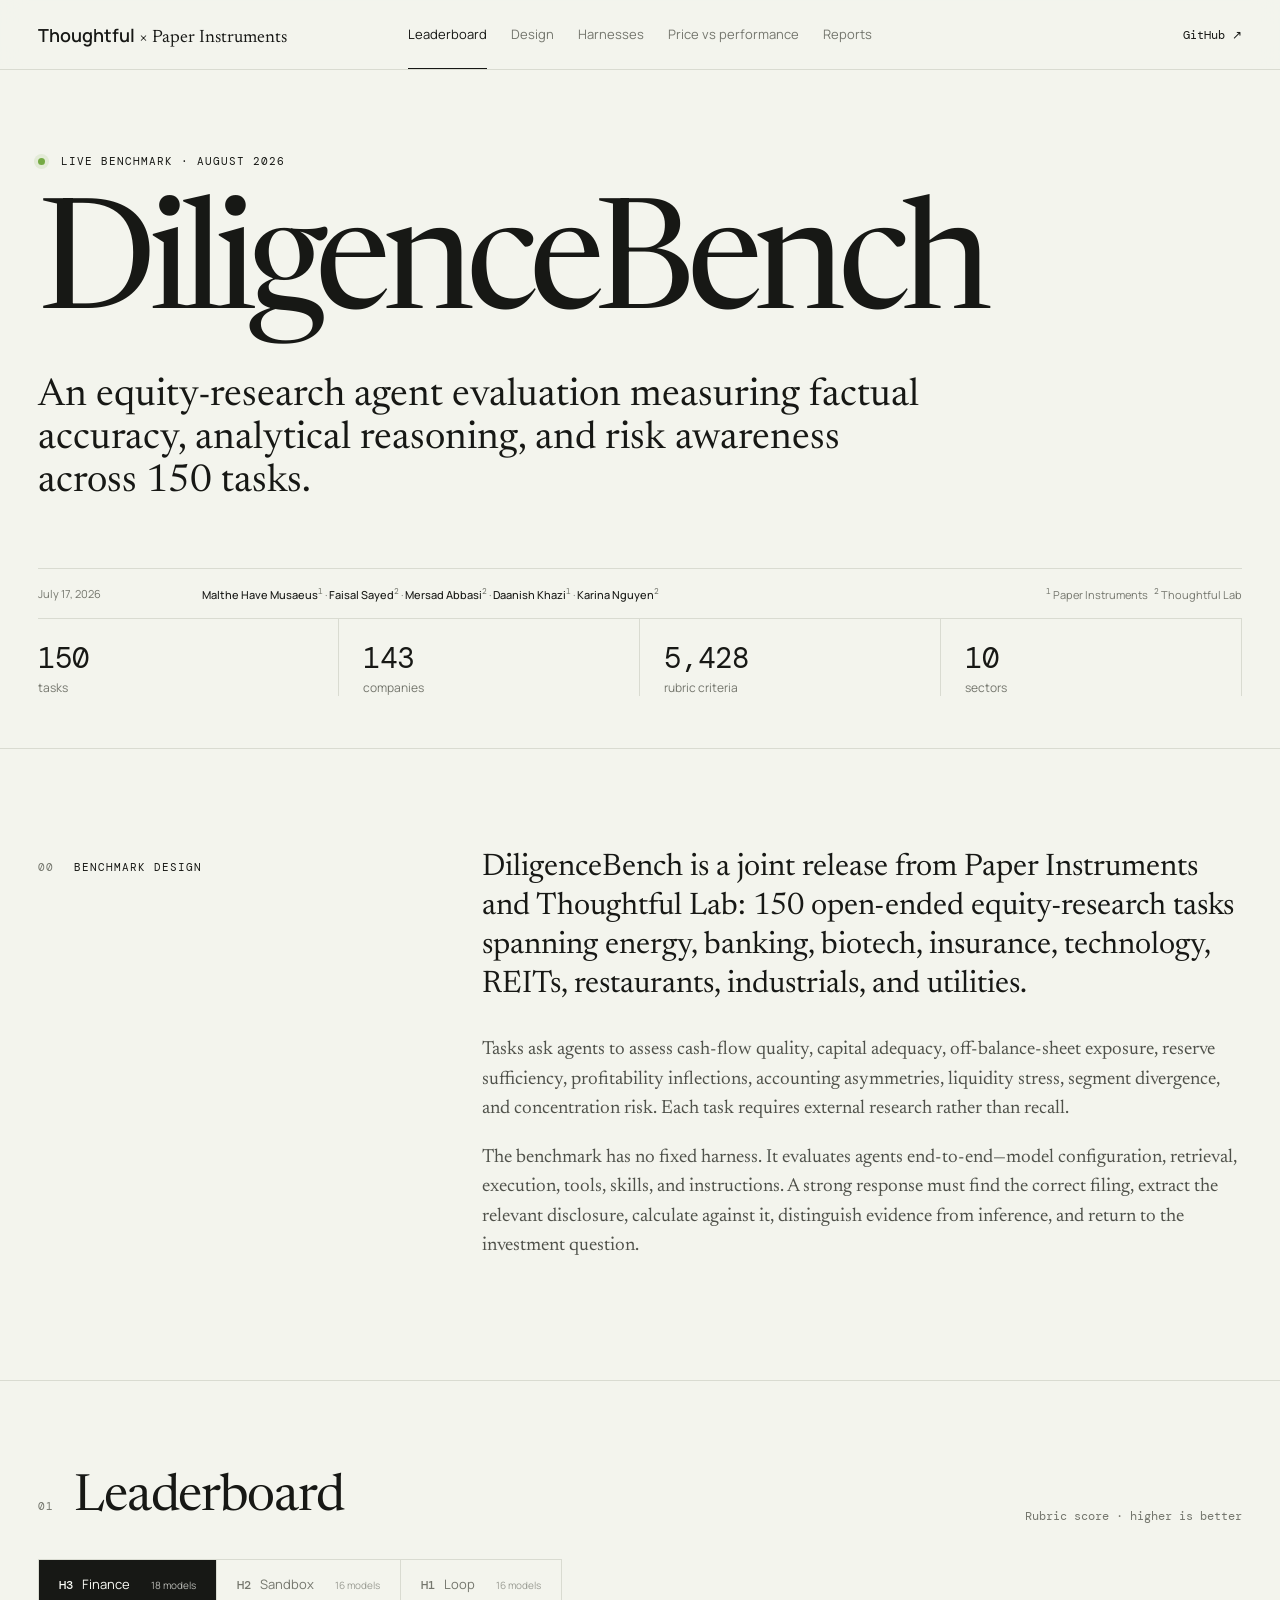
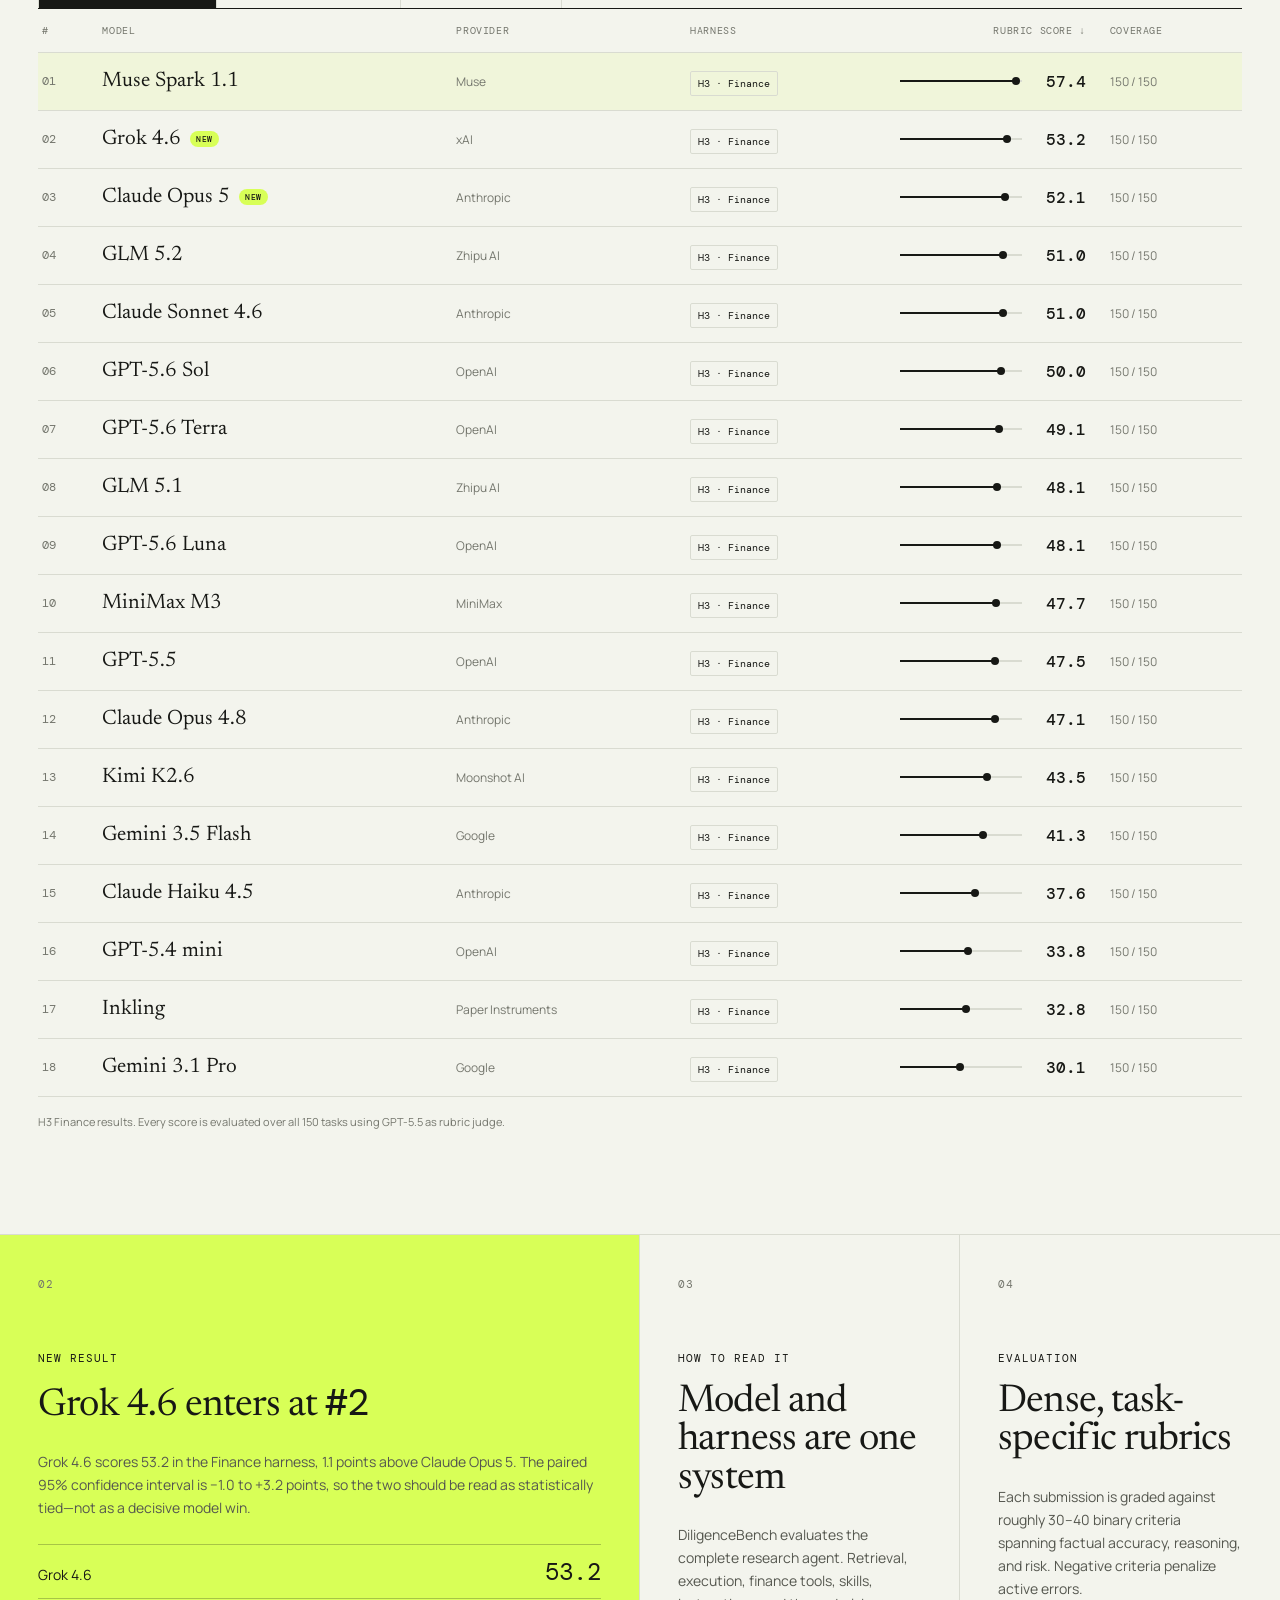
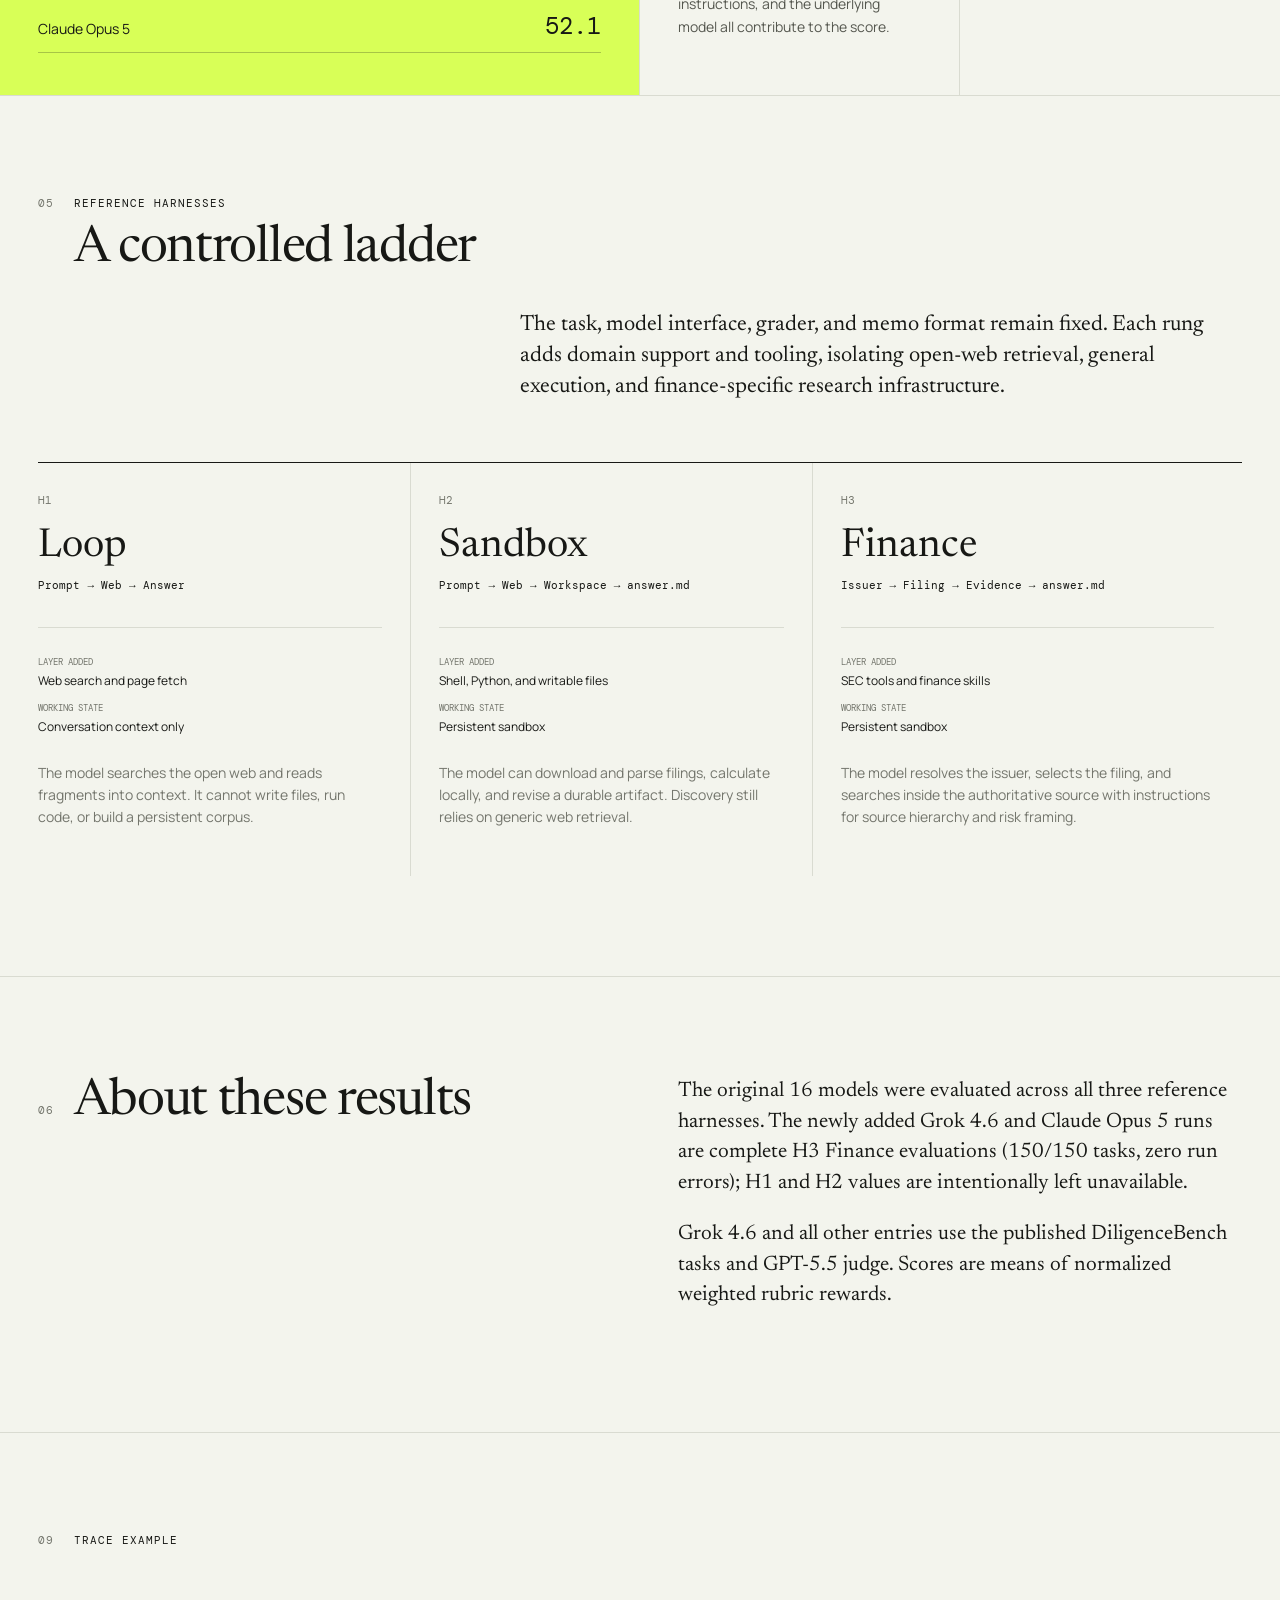
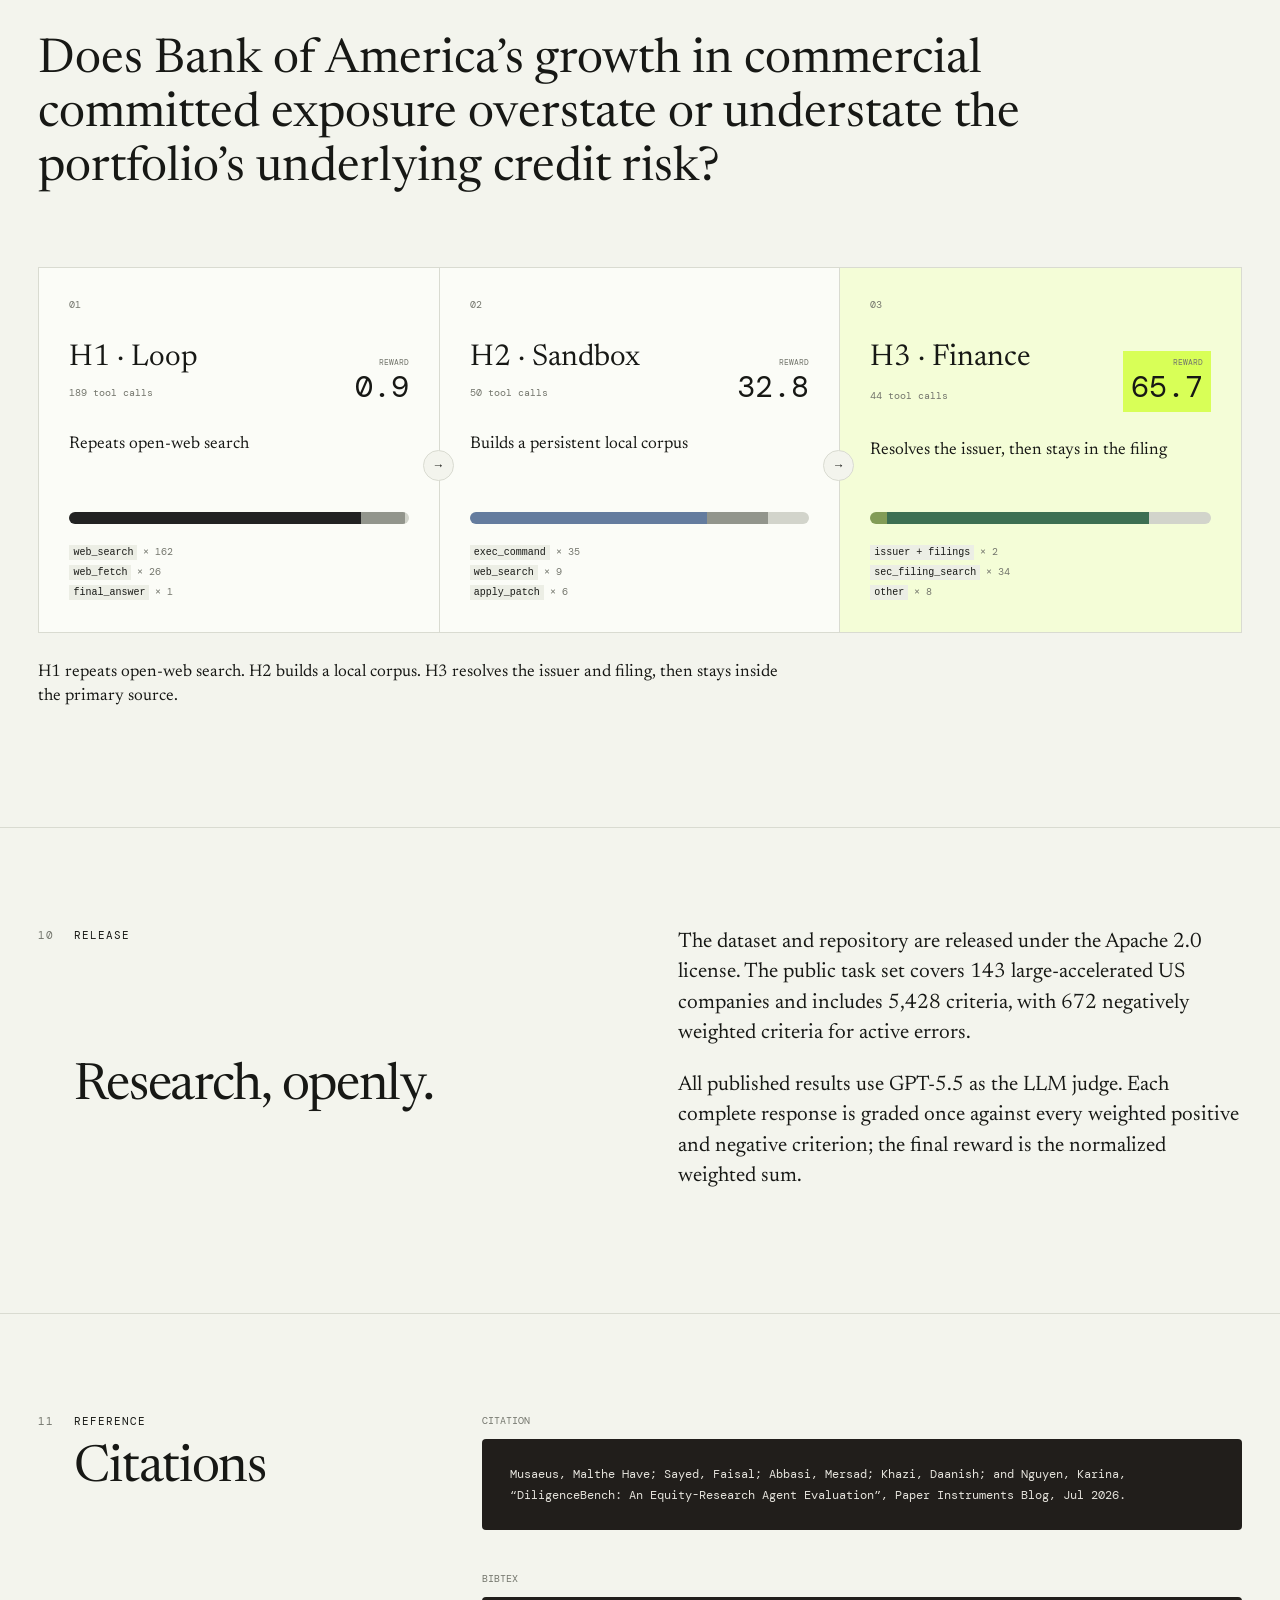
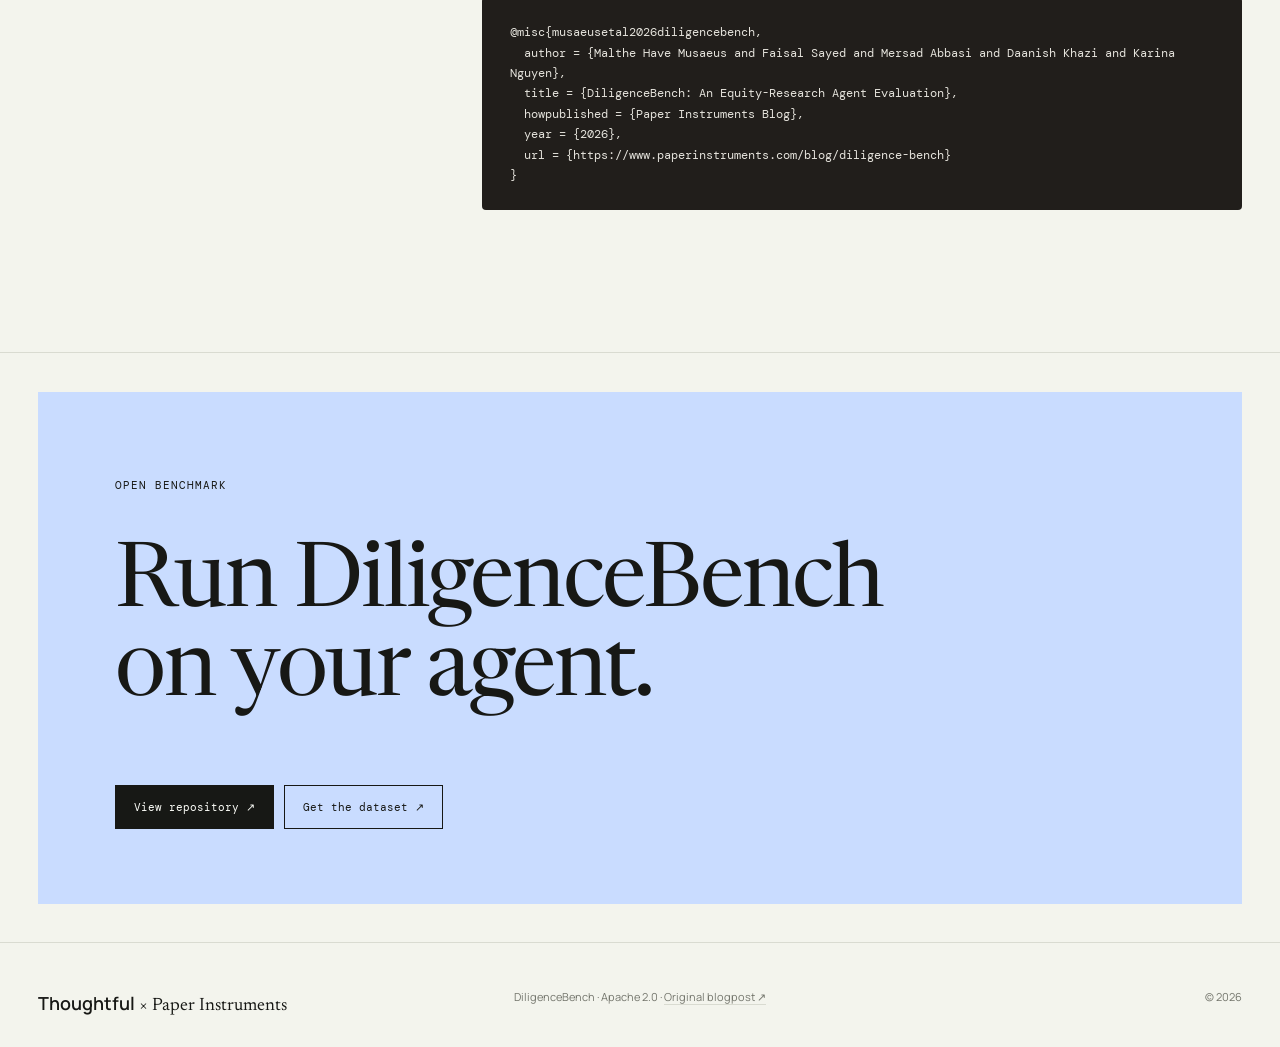
==== index.html @ e559e03d "Launch DiligenceBench leaderboard" ====
<!doctype html>
<html lang="en">
  <head>
    <meta charset="UTF-8" />
    <meta name="viewport" content="width=device-width, initial-scale=1.0" />
    <meta name="description" content="DiligenceBench leaderboard for model-in-harness equity research agents." />
    <title>DiligenceBench — Leaderboard</title>
    <link rel="preconnect" href="https://fonts.googleapis.com" />
    <link rel="preconnect" href="https://fonts.gstatic.com" crossorigin />
    <link href="https://fonts.googleapis.com/css2?family=DM+Mono:wght@300;400;500&family=Manrope:wght@400;500;600&family=Newsreader:opsz,wght@6..72,400;6..72,500&display=swap" rel="stylesheet" />
    <link rel="stylesheet" href="styles.css" />
  </head>
  <body class="home-page">
    <header class="site-header">
      <a class="brand" href="#"><span>Thoughtful</span> × <span>Paper Instruments</span></a>
      <nav aria-label="Primary navigation">
        <a class="active" href="#leaderboard">Leaderboard</a>
        <a href="#design">Design</a>
        <a href="#methodology">Harnesses</a>
        <a href="price-performance.html">Price vs performance</a>
        <a href="reports.html">Reports</a>
      </nav>
      <a class="github-link" href="https://github.com/paper-instruments/diligence-bench">GitHub <span>↗</span></a>
    </header>

    <main>
      <section class="hero" id="leaderboard">
        <div class="eyebrow"><span class="status-dot"></span> Live benchmark · August 2026</div>
        <h1>DiligenceBench</h1>
        <p class="lede">An equity-research agent evaluation measuring factual accuracy, analytical reasoning, and risk awareness across 150 tasks.</p>
        <div class="byline">
          <p>July 17, 2026</p>
          <p><b>Malthe Have Musaeus</b><sup>1</sup> · <b>Faisal Sayed</b><sup>2</sup> · <b>Mersad Abbasi</b><sup>2</sup> · <b>Daanish Khazi</b><sup>1</sup> · <b>Karina Nguyen</b><sup>2</sup></p>
          <p><sup>1</sup> Paper Instruments&nbsp;&nbsp; <sup>2</sup> Thoughtful Lab</p>
        </div>
        <div class="stats" aria-label="Benchmark summary">
          <div><strong>150</strong><span>tasks</span></div>
          <div><strong>143</strong><span>companies</span></div>
          <div><strong>5,428</strong><span>rubric criteria</span></div>
          <div><strong>10</strong><span>sectors</span></div>
        </div>
      </section>

      <section class="article-intro" id="design">
        <div><span class="section-index">00</span><p class="kicker">Benchmark design</p></div>
        <div class="article-copy">
          <p class="drop">DiligenceBench is a joint release from Paper Instruments and Thoughtful Lab: 150 open-ended equity-research tasks spanning energy, banking, biotech, insurance, technology, REITs, restaurants, industrials, and utilities.</p>
          <p>Tasks ask agents to assess cash-flow quality, capital adequacy, off-balance-sheet exposure, reserve sufficiency, profitability inflections, accounting asymmetries, liquidity stress, segment divergence, and concentration risk. Each task requires external research rather than recall.</p>
          <p>The benchmark has no fixed harness. It evaluates agents end-to-end—model configuration, retrieval, execution, tools, skills, and instructions. A strong response must find the correct filing, extract the relevant disclosure, calculate against it, distinguish evidence from inference, and return to the investment question.</p>
        </div>
      </section>

      <section class="board" aria-labelledby="board-title">
        <div class="board-heading">
          <div>
            <span class="section-index">01</span>
            <h2 id="board-title">Leaderboard</h2>
          </div>
          <p>Rubric score · higher is better</p>
        </div>

        <div class="harness-tabs" role="tablist" aria-label="Harness">
          <button class="tab active" data-harness="h3" role="tab" aria-selected="true"><b>H3</b> Finance <span>18 models</span></button>
          <button class="tab" data-harness="h2" role="tab" aria-selected="false"><b>H2</b> Sandbox <span>16 models</span></button>
          <button class="tab" data-harness="h1" role="tab" aria-selected="false"><b>H1</b> Loop <span>16 models</span></button>
        </div>

        <div class="table-wrap">
          <table>
            <thead>
              <tr><th class="rank">#</th><th>Model</th><th>Provider</th><th>Harness</th><th class="score">Rubric score ↓</th><th>Coverage</th></tr>
            </thead>
            <tbody id="leaderboard-body"></tbody>
          </table>
        </div>
        <p class="table-note" id="table-note">H3 Finance results. Every score is evaluated over all 150 tasks using GPT-5.5 as rubric judge.</p>
      </section>

      <section class="insight-grid" id="methodology">
        <a class="insight-card featured" href="reports.html#grok-opus" aria-label="Read the Grok 4.6 versus Claude Opus 5 report">
          <span class="section-index">02</span>
          <p class="kicker">New result</p>
          <h2>Grok 4.6 enters at <em>#2</em></h2>
          <p>Grok 4.6 scores 53.2 in the Finance harness, 1.1 points above Claude Opus 5. The paired 95% confidence interval is −1.0 to +3.2 points, so the two should be read as statistically tied—not as a decisive model win.</p>
          <div class="comparison">
            <div><span>Grok 4.6</span><strong>53.2</strong></div>
            <div><span>Claude Opus 5</span><strong>52.1</strong></div>
          </div>
        </a>
        <article class="insight-card">
          <span class="section-index">03</span>
          <p class="kicker">How to read it</p>
          <h2>Model and harness are one system</h2>
          <p>DiligenceBench evaluates the complete research agent. Retrieval, execution, finance tools, skills, instructions, and the underlying model all contribute to the score.</p>
        </article>
        <article class="insight-card">
          <span class="section-index">04</span>
          <p class="kicker">Evaluation</p>
          <h2>Dense, task-specific rubrics</h2>
          <p>Each submission is graded against roughly 30–40 binary criteria spanning factual accuracy, reasoning, and risk. Negative criteria penalize active errors.</p>
        </article>
      </section>

      <section class="harness-section">
        <div class="section-title"><span class="section-index">05</span><div><p class="kicker">Reference harnesses</p><h2>A controlled ladder</h2></div></div>
        <p class="section-deck">The task, model interface, grader, and memo format remain fixed. Each rung adds domain support and tooling, isolating open-web retrieval, general execution, and finance-specific research infrastructure.</p>
        <div class="harness-cards">
          <article><div class="harness-number">H1</div><h3>Loop</h3><p class="flow">Prompt → Web → Answer</p><dl><dt>Layer added</dt><dd>Web search and page fetch</dd><dt>Working state</dt><dd>Conversation context only</dd></dl><p>The model searches the open web and reads fragments into context. It cannot write files, run code, or build a persistent corpus.</p></article>
          <article><div class="harness-number">H2</div><h3>Sandbox</h3><p class="flow">Prompt → Web → Workspace → answer.md</p><dl><dt>Layer added</dt><dd>Shell, Python, and writable files</dd><dt>Working state</dt><dd>Persistent sandbox</dd></dl><p>The model can download and parse filings, calculate locally, and revise a durable artifact. Discovery still relies on generic web retrieval.</p></article>
          <article><div class="harness-number">H3</div><h3>Finance</h3><p class="flow">Issuer → Filing → Evidence → answer.md</p><dl><dt>Layer added</dt><dd>SEC tools and finance skills</dd><dt>Working state</dt><dd>Persistent sandbox</dd></dl><p>The model resolves the issuer, selects the filing, and searches inside the authoritative source with instructions for source hierarchy and risk framing.</p></article>
        </div>
      </section>

      <section class="method-note">
        <div><span class="section-index">06</span><h2>About these results</h2></div>
        <div class="prose">
          <p>The original 16 models were evaluated across all three reference harnesses. The newly added Grok 4.6 and Claude Opus 5 runs are complete H3 Finance evaluations (150/150 tasks, zero run errors); H1 and H2 values are intentionally left unavailable.</p>
          <p>Grok 4.6 and all other entries use the published DiligenceBench tasks and GPT-5.5 judge. Scores are means of normalized weighted rubric rewards.</p>
        </div>
      </section>

      <section class="report-section" id="reports">
        <header class="report-head"><div><span class="section-index">07</span><p class="kicker">Research note · 4 min read</p></div><h2>Why Grok edged ahead</h2><p class="report-standfirst">The score difference is small. The behavioral difference is not.</p></header>
        <div class="report-body">
          <aside><p>Grok 4.6 vs Claude Opus 5</p><strong>+1.1</strong><span>rubric points</span><small>95% CI: −1.0 to +3.2</small></aside>
          <article>
            <p>Grok was much more search-intensive: about <strong>41 tool calls per task</strong> versus Opus’s 22. It made 3,293 SEC filing-search calls against 486 for Opus and uniquely satisfied 529 rubric criteria, compared with 470 uniquely satisfied by Opus.</p>
            <h3>Section scores</h3>
            <div class="mini-table" role="table" aria-label="Grok and Opus rubric section scores">
              <div class="mini-row mini-head"><span>Section</span><span>Grok 4.6</span><span>Opus 5</span></div>
              <div class="mini-row"><span>Factual accuracy</span><strong>55.0</strong><span>54.2</span></div>
              <div class="mini-row"><span>Analytical reasoning</span><strong>53.2</strong><span>51.3</span></div>
              <div class="mini-row"><span>Risk awareness</span><strong>50.8</strong><span>49.3</span></div>
            </div>
            <h3>Behavioral differences</h3>
            <div class="behavior-grid"><div><b>Grok 4.6</b><p>Broader SEC search, more evidence gathering, more tool failures, and shorter final answers. Source failures appeared on 24 tasks.</p></div><div><b>Claude Opus 5</b><p>More shell-based document processing, longer answers, and fewer failed fetches. Source failures appeared on only four tasks.</p></div></div>
            <p>Opus wrote longer answers—13,445 versus 10,966 characters—and used more turns, but it more often omitted the rubric’s exact requested formulation. Its cleaner execution did not consistently become the precise assertions rewarded by the judge.</p>
            <blockquote><b>Conclusion.</b> Treat Grok 4.6 and Opus 5 as a statistical tie around 52–53%. Grok’s nominal advantage appears driven by aggressive search and slightly better rubric targeting; Opus was more efficient and sometimes more nuanced. Sonnet 5’s 46.2% is meaningfully below Grok, with a paired difference of +7.0 points and a confidence interval of roughly +4.5 to +9.4.</blockquote>
          </article>
        </div>
      </section>

      <section class="plot-section">
        <div class="plot-head"><div><span class="section-index">08</span><p class="kicker">Economics</p><h2>Price versus performance</h2></div><p>Estimated mean inference cost per task at published serving rates. Each path follows one open-weight model from H1 to H3.</p></div>
        <div class="plot-key"><span class="glm52">GLM 5.2</span><span class="glm51">GLM 5.1</span><span class="minimax">MiniMax M3</span><span class="kimi">Kimi K2.6</span><span class="inkling">Inkling</span></div>
        <div class="scatter-wrap"><svg id="cost-plot" role="img" aria-label="Cost per task versus rubric score by model and harness"></svg></div>
        <p class="plot-note">Token counts are reconstructed from complete traces with published tokenizers; cache reuse is inferred from the conversation prefix shared across turns. Hover points for exact values.</p>
      </section>

      <section class="trace-section">
        <div class="trace-head"><span class="section-index">09</span><div><p class="kicker">Trace example</p></div></div>
        <p class="trace-question">Does Bank of America’s growth in commercial committed exposure overstate or understate the portfolio’s underlying credit risk?</p>
        <div class="trace-list">
          <article><div class="trace-step">01</div><header><span>H1 · Loop</span><b>189 tool calls</b><strong>0.9</strong></header><p class="trace-mode">Repeats open-web search</p><div class="trace-bar"><i style="width:86%"></i><i style="width:13%"></i><i style="width:1%"></i></div><p><code>web_search</code> × 162<br><code>web_fetch</code> × 26<br><code>final_answer</code> × 1</p></article>
          <article><div class="trace-step">02</div><header><span>H2 · Sandbox</span><b>50 tool calls</b><strong>32.8</strong></header><p class="trace-mode">Builds a persistent local corpus</p><div class="trace-bar h2"><i style="width:70%"></i><i style="width:18%"></i><i style="width:12%"></i></div><p><code>exec_command</code> × 35<br><code>web_search</code> × 9<br><code>apply_patch</code> × 6</p></article>
          <article class="trace-best"><div class="trace-step">03</div><header><span>H3 · Finance</span><b>44 tool calls</b><strong>65.7</strong></header><p class="trace-mode">Resolves the issuer, then stays in the filing</p><div class="trace-bar h3"><i style="width:5%"></i><i style="width:77%"></i><i style="width:18%"></i></div><p><code>issuer + filings</code> × 2<br><code>sec_filing_search</code> × 34<br><code>other</code> × 8</p></article>
        </div>
        <p class="trace-caption">H1 repeats open-web search. H2 builds a local corpus. H3 resolves the issuer and filing, then stays inside the primary source.</p>
      </section>

      <section class="release-section">
        <div><span class="section-index">10</span><p class="kicker">Release</p><h2>Research, openly.</h2></div>
        <div class="prose"><p>The dataset and repository are released under the Apache 2.0 license. The public task set covers 143 large-accelerated US companies and includes 5,428 criteria, with 672 negatively weighted criteria for active errors.</p><p>All published results use GPT-5.5 as the LLM judge. Each complete response is graded once against every weighted positive and negative criterion; the final reward is the normalized weighted sum.</p></div>
      </section>

      <section class="citation-section">
        <div class="citation-title"><span class="section-index">11</span><div><p class="kicker">Reference</p><h2>Citations</h2></div></div>
        <div class="citation-content"><label>Citation</label><pre><code>Musaeus, Malthe Have; Sayed, Faisal; Abbasi, Mersad; Khazi, Daanish; and Nguyen, Karina, “DiligenceBench: An Equity-Research Agent Evaluation”, Paper Instruments Blog, Jul 2026.</code></pre><label>BibTeX</label><pre><code>@misc{musaeusetal2026diligencebench,
  author = {Malthe Have Musaeus and Faisal Sayed and Mersad Abbasi and Daanish Khazi and Karina Nguyen},
  title = {DiligenceBench: An Equity-Research Agent Evaluation},
  howpublished = {Paper Instruments Blog},
  year = {2026},
  url = {https://www.paperinstruments.com/blog/diligence-bench}
}</code></pre></div>
      </section>

      <section class="cta">
        <p class="kicker">Open benchmark</p>
        <h2>Run DiligenceBench<br />on your agent.</h2>
        <div><a class="button primary" href="https://github.com/paper-instruments/diligence-bench">View repository ↗</a><a class="button" href="https://huggingface.co/datasets/paperinstruments/diligence-bench">Get the dataset ↗</a></div>
      </section>
    </main>

    <footer><a class="brand" href="#"><span>Thoughtful</span> × <span>Paper Instruments</span></a><p>DiligenceBench · Apache 2.0 · <a class="quiet-link" href="https://www.paperinstruments.com/blog/diligence-bench">Original blogpost ↗</a></p><p>© 2026</p></footer>
    <script src="app.js"></script>
  </body>
</html>
---- styles.css ----
:root { --ink:#171815; --muted:#74766d; --line:#d9dbd1; --paper:#f3f4ed; --white:#fbfcf7; --acid:#d8ff57; --blue:#c9dcff; }
* { box-sizing:border-box; }
html { scroll-behavior:smooth; }
body { margin:0; background:var(--paper); color:var(--ink); font-family:Manrope, sans-serif; font-size:14px; }
.home-page .report-section,.home-page .plot-section{display:none}.sub-hero{padding:110px 3vw 70px;border-bottom:1px solid var(--line)}.sub-hero h1{margin:55px 0 40px}.sub-hero>p:last-child{font:28px Newsreader,serif;max-width:700px}.visible-report,.visible-plot{display:block}.unknown-cost{margin-top:24px;border-top:1px solid var(--ink)}.unknown-cost>.kicker{margin:18px 0}.unknown-cost>div{display:grid;grid-template-columns:1fr 90px 2fr 100px;align-items:center;border-top:1px solid var(--line);padding:13px 0}.unknown-cost span{font:20px Newsreader,serif}.unknown-cost strong{font:16px "DM Mono",monospace}.unknown-cost i{height:1px;background:repeating-linear-gradient(90deg,var(--muted) 0 4px,transparent 4px 8px)}.unknown-cost small{color:var(--muted);text-align:right}
a { color:inherit; text-decoration:none; }
.site-header { height:70px; padding:0 3vw; display:grid; grid-template-columns:1fr auto 1fr; align-items:center; border-bottom:1px solid var(--line); position:sticky; top:0; background:rgba(243,244,237,.93); backdrop-filter:blur(12px); z-index:10; }
.brand { font-family:Newsreader,serif; font-size:18px; white-space:nowrap; }.brand span:first-child{font-family:Manrope,sans-serif;font-size:18px;font-weight:600}
nav { display:flex; height:100%; gap:24px; align-items:center; }
nav a { color:var(--muted); font-size:13px; height:100%; display:flex; align-items:center; border-bottom:1px solid transparent; }
nav a.active, nav a:hover { color:var(--ink); border-color:var(--ink); }
.github-link { justify-self:end; font-family:"DM Mono",monospace; font-size:12px; }
main { max-width:1480px; margin:auto; }
.hero { min-height:520px; padding:84px 3vw 52px; display:flex; flex-direction:column; justify-content:flex-end; border-bottom:1px solid var(--line); }
.eyebrow,.kicker,.section-index { font-family:"DM Mono",monospace; text-transform:uppercase; letter-spacing:.09em; font-size:11px; }
.status-dot { display:inline-block; width:7px; height:7px; background:#75aa44; border-radius:50%; margin-right:8px; box-shadow:0 0 0 4px rgba(117,170,68,.13); }
h1 { font-family:Newsreader,serif; font-weight:400; font-size:clamp(74px,12vw,176px); letter-spacing:-.055em; line-height:.78; margin:45px 0 42px; }
.lede { font-family:Newsreader,serif; font-size:clamp(23px,3vw,39px); line-height:1.12; max-width:900px; margin:0 0 64px; }
.byline { display:grid; grid-template-columns:140px 1fr auto; gap:24px; align-items:baseline; padding:17px 0; border-top:1px solid var(--line); color:var(--muted); font-size:11px; }.byline p{margin:0}.byline b{color:var(--ink);font-weight:500}.byline sup{font:8px "DM Mono",monospace}
.stats { display:grid; grid-template-columns:repeat(4,1fr); border-top:1px solid var(--line); }
.stats div { padding:20px 0 0; border-right:1px solid var(--line); }
.stats div:not(:first-child) { padding-left:24px; }
.stats strong { display:block; font:400 29px "DM Mono",monospace; }
.stats span { color:var(--muted); font-size:12px; }
.article-intro { padding:100px 3vw; display:grid; grid-template-columns:1fr 2fr; gap:5vw; border-bottom:1px solid var(--line); }.article-intro>div:first-child{display:flex;gap:20px;align-items:baseline}.article-copy{max-width:850px}.article-copy p{font:19px/1.55 Newsreader,serif;color:#4f514a}.article-copy .drop{font-size:31px;line-height:1.25;color:var(--ink);margin-top:0}
.board { padding:92px 3vw 105px; border-bottom:1px solid var(--line); }
.board-heading { display:flex; align-items:end; justify-content:space-between; margin-bottom:35px; }
.board-heading>div,.method-note>div:first-child { display:flex; align-items:baseline; gap:20px; }
.section-index { color:var(--muted); }
h2 { font:400 clamp(35px,4vw,55px)/1 Newsreader,serif; margin:0; letter-spacing:-.025em; }
.board-heading p { color:var(--muted); margin:0; font:12px "DM Mono",monospace; }
.harness-tabs { display:flex; border:1px solid var(--line); border-bottom:none; width:max-content; max-width:100%; }
.tab { appearance:none; background:transparent; border:0; border-right:1px solid var(--line); padding:15px 20px; color:var(--muted); font:13px Manrope,sans-serif; cursor:pointer; }
.tab:last-child { border:0; }.tab b { font:500 12px "DM Mono",monospace; margin-right:6px; }.tab span { font-size:10px; margin-left:18px; opacity:.7; }
.tab.active { background:var(--ink); color:var(--white); }
.table-wrap { overflow:auto; border-top:1px solid var(--ink); }
table { border-collapse:collapse; width:100%; min-width:770px; }
th { font:400 10px "DM Mono",monospace; color:var(--muted); text-transform:uppercase; letter-spacing:.06em; text-align:left; padding:15px 12px; border-bottom:1px solid var(--line); }
td { padding:18px 12px; border-bottom:1px solid var(--line); vertical-align:middle; }
th:first-child,td:first-child { padding-left:4px; }.rank { width:52px; }.score { text-align:right; }
td.rank-cell { color:var(--muted); font:12px "DM Mono",monospace; }
.model-name { font-family:Newsreader,serif; font-size:21px; }.provider,.coverage { color:var(--muted); font-size:12px; }
.new-pill { margin-left:9px; vertical-align:2px; background:var(--acid); padding:3px 6px; border-radius:10px; font:500 8px "DM Mono",monospace; letter-spacing:.05em; }
.harness-chip { font:10px "DM Mono",monospace; border:1px solid var(--line); padding:5px 7px; border-radius:2px; }
.score-cell { text-align:right; width:210px; }.score-layout { display:grid; grid-template-columns:1fr 50px; align-items:center; gap:14px; }
.bar-track { height:2px; background:var(--line); position:relative; }.bar { position:absolute; inset:0 auto 0 0; background:var(--ink); }.bar:after { content:""; position:absolute; right:-3px; top:-3px; width:8px; height:8px; border-radius:50%; background:var(--ink); }
.score-number { font:500 16px "DM Mono",monospace; }.top-row { background:rgba(216,255,87,.12); }
.table-note { margin:17px 0 0; color:var(--muted); font-size:11px; }
.insight-grid { display:grid; grid-template-columns:2fr 1fr 1fr; border-bottom:1px solid var(--line); }
.insight-card { min-height:460px; padding:42px 3vw; border-right:1px solid var(--line); display:flex; flex-direction:column; }
.insight-card:last-child { border:0; }.insight-card.featured { background:var(--acid); }
.insight-card .kicker { margin:60px 0 18px; }.insight-card h2 { font-size:clamp(32px,3vw,48px); }.insight-card h2 em { font-style:normal; font-family:"DM Mono",monospace; }
.insight-card>p:last-of-type { color:#55574f; line-height:1.65; margin-top:25px; max-width:620px; }
.comparison { margin-top:auto; border-top:1px solid rgba(23,24,21,.25); }
.comparison div { display:flex; justify-content:space-between; align-items:baseline; padding:11px 0; border-bottom:1px solid rgba(23,24,21,.25); }.comparison strong { font:400 24px "DM Mono",monospace; }
.harness-section{padding:100px 3vw;border-bottom:1px solid var(--line)}.section-title{display:flex;gap:20px;align-items:flex-start}.section-title .kicker{margin:0 0 14px}.section-deck{font:22px/1.4 Newsreader,serif;max-width:760px;margin:35px 0 60px 40%}.harness-cards{display:grid;grid-template-columns:repeat(3,1fr);border-top:1px solid var(--ink)}.harness-cards article{padding:30px 28px 35px 0;border-right:1px solid var(--line);margin-right:28px}.harness-cards article:last-child{border:0;margin:0}.harness-number{font:11px "DM Mono",monospace;color:var(--muted)}.harness-cards h3{font:400 40px Newsreader,serif;margin:20px 0 5px}.flow{font:11px "DM Mono",monospace;margin-bottom:35px}.harness-cards dl{border-top:1px solid var(--line);padding-top:15px}.harness-cards dt{font:9px "DM Mono",monospace;text-transform:uppercase;color:var(--muted);margin-top:13px}.harness-cards dd{margin:4px 0;font-size:12px}.harness-cards article>p:last-child{color:var(--muted);line-height:1.55;margin-top:27px}
.method-note { padding:100px 3vw; display:grid; grid-template-columns:1fr 1fr; gap:6vw; border-bottom:1px solid var(--line); }
.prose { font-family:Newsreader,serif; font-size:21px; line-height:1.45; }.prose p:first-child { margin-top:0; }.prose code { font:12px "DM Mono",monospace; background:#e6e7df; padding:3px 5px; }
.report-section{padding:105px 3vw;border-bottom:1px solid var(--line);background:var(--white)}.report-head{display:grid;grid-template-columns:1fr 2fr;column-gap:5vw;align-items:end}.report-head>div{display:flex;gap:20px}.report-head .kicker{margin:0}.report-head h2{font-size:clamp(50px,7vw,94px)}.report-standfirst{grid-column:2;font:27px Newsreader,serif;color:var(--muted);margin:22px 0 60px}.report-body{display:grid;grid-template-columns:1fr 2fr;gap:5vw}.report-body aside{border-top:1px solid var(--ink);padding-top:18px;display:flex;flex-direction:column;align-items:flex-start;height:max-content}.report-body aside p{font:11px "DM Mono",monospace}.report-body aside strong{font:400 62px Newsreader,serif;margin-top:20px}.report-body aside span,.report-body aside small{color:var(--muted);font-size:11px}.report-body aside small{margin-top:28px}.report-body article{max-width:820px}.report-body article>p{font:22px/1.5 Newsreader,serif}.report-body article h3{font:400 31px Newsreader,serif;margin:55px 0 20px}.mini-table{border-top:1px solid var(--ink)}.mini-row{display:grid;grid-template-columns:1fr 100px 100px;padding:13px 0;border-bottom:1px solid var(--line);font:13px "DM Mono",monospace}.mini-row span:not(:first-child),.mini-row strong{text-align:right}.mini-head{font-size:9px;text-transform:uppercase;color:var(--muted)}.behavior-grid{display:grid;grid-template-columns:1fr 1fr;border-top:1px solid var(--ink)}.behavior-grid div{padding:20px 25px 10px 0;border-right:1px solid var(--line)}.behavior-grid div+div{padding-left:25px;border-right:0}.behavior-grid b{font:500 12px "DM Mono",monospace}.behavior-grid p{color:var(--muted);line-height:1.55}blockquote{margin:55px 0 0;padding:30px;background:var(--acid);font:25px/1.35 Newsreader,serif}blockquote b{font-weight:500}
.plot-section{padding:100px 3vw;border-bottom:1px solid var(--line)}.plot-head{display:grid;grid-template-columns:2fr 1fr;gap:5vw}.plot-head>div{display:grid;grid-template-columns:auto 1fr;gap:20px}.plot-head h2{grid-column:2}.plot-head .kicker{margin:0 0 18px}.plot-head>p{color:var(--muted);line-height:1.6;margin-top:30px}.plot-key{display:flex;gap:24px;flex-wrap:wrap;margin:55px 0 20px;font:10px "DM Mono",monospace}.plot-key span:before{content:"";width:15px;height:2px;background:var(--c);display:inline-block;margin-right:7px;vertical-align:middle}.glm52{--c:#292a25}.glm51{--c:#d45c46}.minimax{--c:#5079ca}.kimi{--c:#5f8a61}.inkling{--c:#bf893f}.scatter-wrap{height:460px;border:1px solid var(--line);background:var(--white)}#cost-plot{width:100%;height:100%}.plot-note,.trace-caption{color:var(--muted);font-size:10px;line-height:1.5;margin-top:14px}
.trace-section{padding:100px 3vw;border-bottom:1px solid var(--line)}.trace-head{display:flex;gap:20px}.trace-head .kicker{margin:0 0 18px}.trace-question{font:clamp(28px,4vw,48px)/1.12 Newsreader,serif;max-width:1000px;margin:70px 0}.trace-list{border-top:1px solid var(--ink)}.trace-list article{padding:24px 0;border-bottom:1px solid var(--line)}.trace-list header{display:grid;grid-template-columns:1fr 120px 80px;align-items:baseline}.trace-list header span{font:21px Newsreader,serif}.trace-list header b{font:400 11px "DM Mono",monospace}.trace-list header strong{text-align:right;font:400 21px "DM Mono",monospace}.trace-list header strong:before{content:"reward ";display:block;font-size:8px;color:var(--muted)}.trace-bar{display:flex;height:8px;margin:18px 0 11px}.trace-bar i{background:#222}.trace-bar i:nth-child(2){background:#92958c}.trace-bar i:nth-child(3){background:#d2d4cb}.trace-bar.h2 i:first-child{background:#647c9e}.trace-bar.h3 i:first-child{background:#829c56}.trace-bar.h3 i:nth-child(2){background:#3d6f52}.trace-list article>p{font:10px "DM Mono",monospace;color:var(--muted);margin:0}.trace-list code{color:var(--ink)}
.cta { margin:3vw; padding:75px 6vw; background:var(--blue); min-height:410px; display:flex; flex-direction:column; align-items:flex-start; }
.release-section{padding:100px 3vw;display:grid;grid-template-columns:1fr 1fr;gap:6vw;border-bottom:1px solid var(--line)}.release-section>div:first-child{display:grid;grid-template-columns:auto 1fr;column-gap:20px}.release-section .kicker{margin:0 0 20px}.release-section h2{grid-column:2}
.cta h2 { font-size:clamp(52px,7vw,100px); margin:38px 0 65px; }.cta>div { display:flex; gap:10px; }
.button { border:1px solid var(--ink); padding:14px 18px; font:11px "DM Mono",monospace; }.button.primary { color:var(--white); background:var(--ink); }
footer { padding:35px 3vw; border-top:1px solid var(--line); display:grid; grid-template-columns:1fr auto 1fr; align-items:end; color:var(--muted); font-size:11px; }footer p:last-child{text-align:right}footer .brand{color:var(--ink)}
.quiet-link{border-bottom:1px solid var(--line);transition:color .15s ease}.quiet-link:hover{color:var(--ink)}
.report-head time{display:inline-block;margin-top:9px;color:var(--muted);letter-spacing:0;text-transform:none}
@media (max-width:800px) { .site-header { grid-template-columns:1fr auto; }.site-header nav{display:none}.hero{min-height:600px}.byline{grid-template-columns:1fr;gap:8px}.stats{grid-template-columns:1fr 1fr;gap:20px}.stats div:nth-child(2){border-right:0}.article-intro{grid-template-columns:1fr}.insight-grid{grid-template-columns:1fr}.insight-card{min-height:auto;border-right:0;border-bottom:1px solid var(--line)}.harness-cards{grid-template-columns:1fr}.harness-cards article{border-right:0;border-bottom:1px solid var(--line);margin:0;padding-right:0}.section-deck{margin:35px 0}.method-note,.release-section,.report-head,.report-body,.plot-head{grid-template-columns:1fr}.report-head h2,.report-standfirst{grid-column:1}.report-standfirst{margin-bottom:40px}.report-body aside{margin-bottom:30px}.behavior-grid{grid-template-columns:1fr}.behavior-grid div{border-right:0;border-bottom:1px solid var(--line)}.behavior-grid div+div{padding-left:0}.mini-row{grid-template-columns:1fr 70px 70px}.scatter-wrap{height:380px}.trace-list header{grid-template-columns:1fr 80px 60px}.harness-tabs{width:100%}.tab{flex:1;padding:13px 8px}.tab span{display:none}footer{grid-template-columns:1fr;gap:12px}footer p,footer p:last-child{text-align:left;margin:0} }
@media (prefers-reduced-motion:no-preference) { tbody tr { animation:row-in .35s both; } @keyframes row-in { from { opacity:0; transform:translateY(5px); } } }
.unknown-cost small{max-width:270px;justify-self:end}
.grok{--c:#111}.opus5{--c:#9c63a8}.insight-card.featured{transition:filter .2s ease}.insight-card.featured:hover{filter:brightness(.96)}
#cost-plot .axes text{font:10px "DM Mono",monospace;fill:var(--muted);letter-spacing:.04em}
.visible-plot .scatter-wrap{height:520px}
.harness-key{display:flex;justify-content:flex-end;gap:28px;margin:45px 0 0;padding-bottom:20px;border-bottom:1px solid var(--line);font:11px "DM Mono",monospace;color:var(--muted)}.harness-key span{display:flex;align-items:center;gap:9px}.harness-key i{display:block;width:12px;height:12px;border:2px solid var(--ink);border-radius:50%;background:var(--white)}.harness-key .h2-mark i{background:rgba(23,24,21,.38)}.harness-key .h3-mark i{background:var(--ink);box-shadow:0 0 0 3px var(--white),0 0 0 4px var(--ink)}
.scatter-wrap{position:relative}.plot-point{cursor:crosshair;transition:r .15s ease}.plot-point:hover,.plot-point:focus{r:8;outline:none}.plot-tooltip{position:absolute;z-index:4;min-width:190px;padding:13px 15px;background:var(--ink);color:var(--white);pointer-events:none;opacity:0;transform:translate(-50%,calc(-100% - 14px));transition:opacity .12s ease;font-size:11px}.plot-tooltip.visible{opacity:1}.plot-tooltip b{display:block;font:18px Newsreader,serif;margin-bottom:3px}.plot-tooltip>span{color:#b8bab2;font:9px "DM Mono",monospace}.plot-tooltip dl{margin:12px 0 0;border-top:1px solid #494a45}.plot-tooltip dl div{display:flex;justify-content:space-between;padding-top:7px}.plot-tooltip dt{color:#b8bab2}.plot-tooltip dd{margin:0;font-family:"DM Mono",monospace}
.trace-list{display:grid;grid-template-columns:repeat(3,1fr);border:1px solid var(--line);background:var(--white)}.trace-list article{position:relative;min-height:330px;padding:30px;border-right:1px solid var(--line);border-bottom:0;display:flex;flex-direction:column}.trace-list article:last-child{border-right:0}.trace-list article:after{content:"→";position:absolute;right:-15px;top:50%;z-index:2;width:29px;height:29px;border:1px solid var(--line);border-radius:50%;display:grid;place-items:center;background:var(--paper);font:12px "DM Mono",monospace}.trace-list article:last-child:after{display:none}.trace-list .trace-best{background:rgba(216,255,87,.2)}.trace-step{font:10px "DM Mono",monospace;color:var(--muted);margin-bottom:32px}.trace-list header{display:grid;grid-template-columns:1fr auto;gap:7px}.trace-list header span{font:30px Newsreader,serif}.trace-list header b{grid-column:1;font:400 10px "DM Mono",monospace;color:var(--muted)}.trace-list header strong{grid-column:2;grid-row:1/3;font:400 30px "DM Mono",monospace}.trace-list header strong:before{content:"reward";display:block;font-size:8px;color:var(--muted);text-transform:uppercase}.trace-mode{font:17px/1.3 Newsreader,serif!important;color:var(--ink)!important;margin:28px 0!important;min-height:44px}.trace-bar{height:12px;margin:auto 0 18px;border-radius:8px;overflow:hidden}.trace-list article>p:last-child{font:10px/1.9 "DM Mono",monospace}.trace-list code{background:#eceee5;padding:2px 4px}.trace-best header strong{background:var(--acid);padding:6px 8px}.trace-caption{font:17px/1.45 Newsreader,serif!important;color:var(--ink)!important;max-width:760px;margin-top:28px!important}.citation-section{padding:100px 3vw;display:grid;grid-template-columns:1fr 2fr;gap:5vw;border-bottom:1px solid var(--line)}.citation-title{display:flex;gap:20px}.citation-title .kicker{margin:0 0 16px}.citation-content label{display:block;font:10px "DM Mono",monospace;text-transform:uppercase;color:var(--muted);margin:0 0 12px}.citation-content pre{margin:0 0 42px;padding:25px 28px;background:#211e1b;color:#e5e3dc;border-radius:4px;overflow:auto;white-space:pre-wrap}.citation-content pre code{font:12px/1.7 "DM Mono",monospace}
@media(max-width:800px){.trace-list{grid-template-columns:1fr}.trace-list article{border-right:0;border-bottom:1px solid var(--line)}.trace-list article:after{display:none}.citation-section{grid-template-columns:1fr}.citation-content pre{white-space:pre;}}
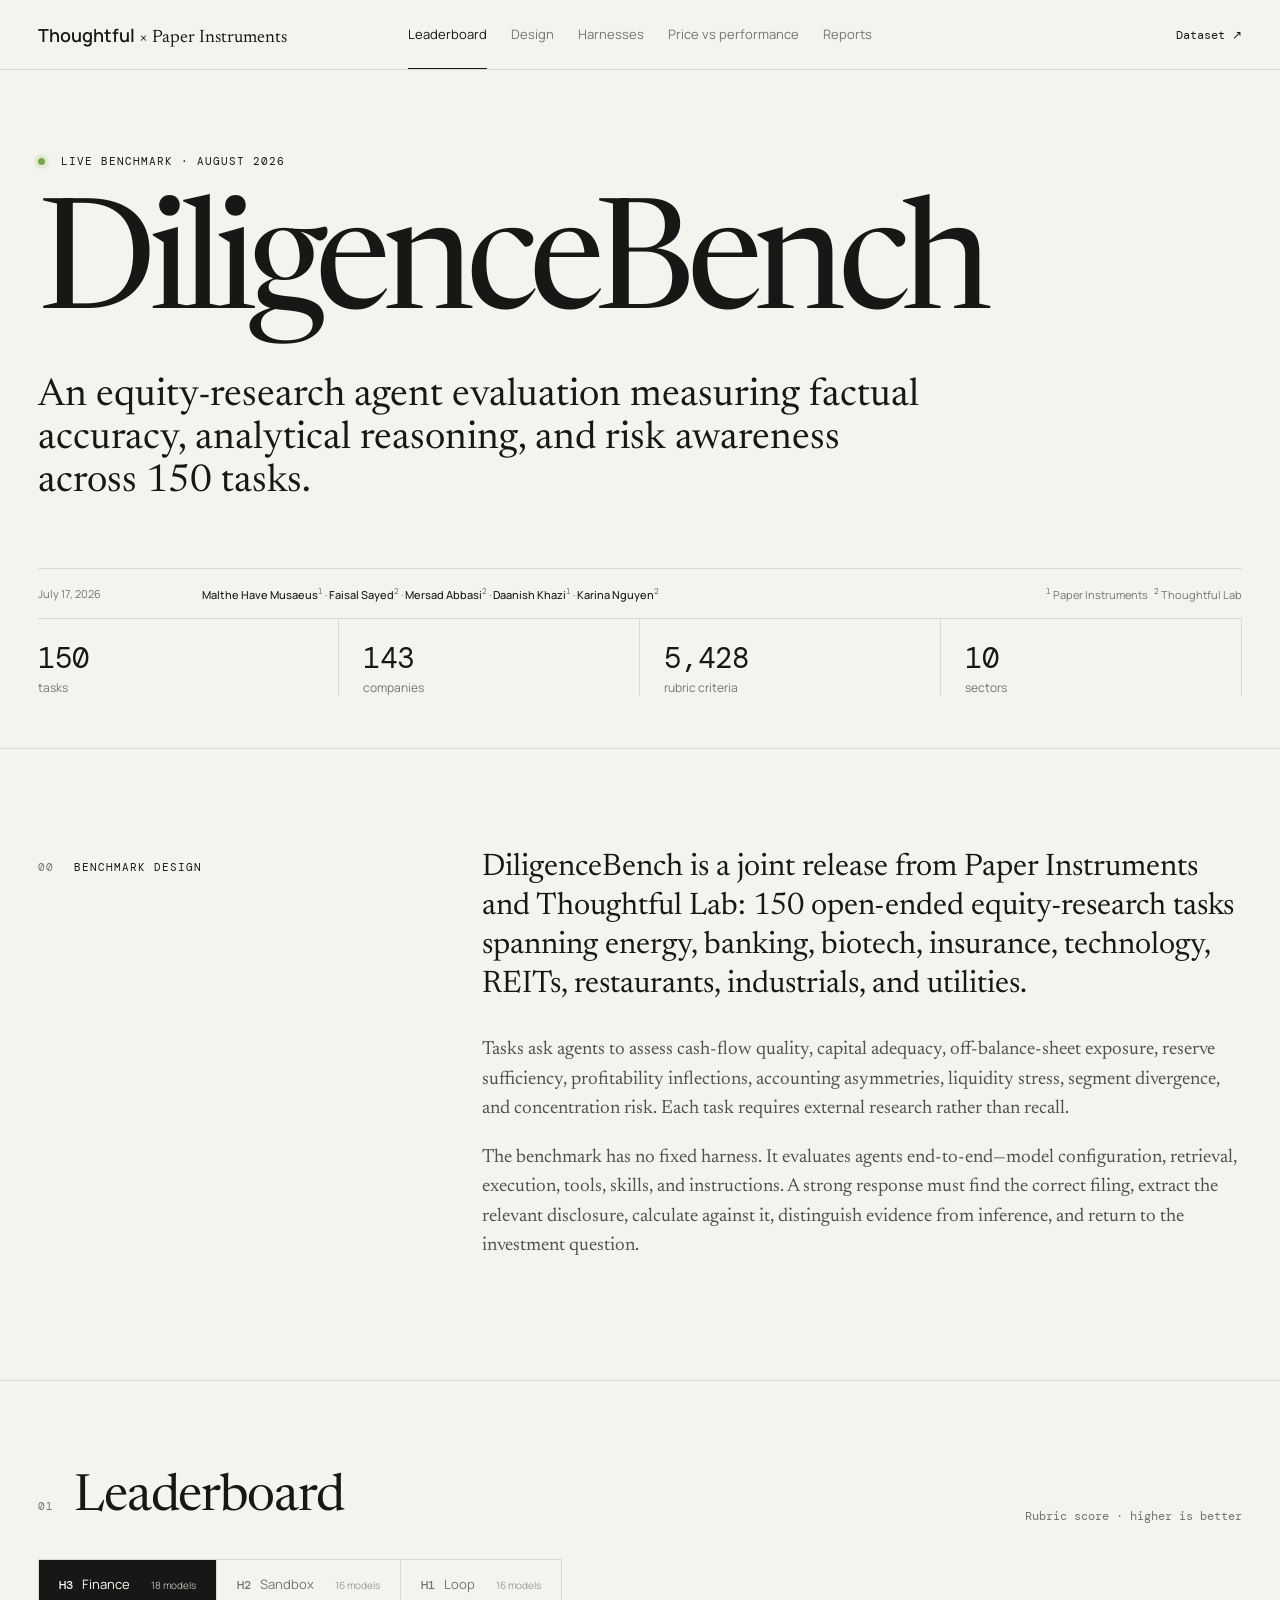
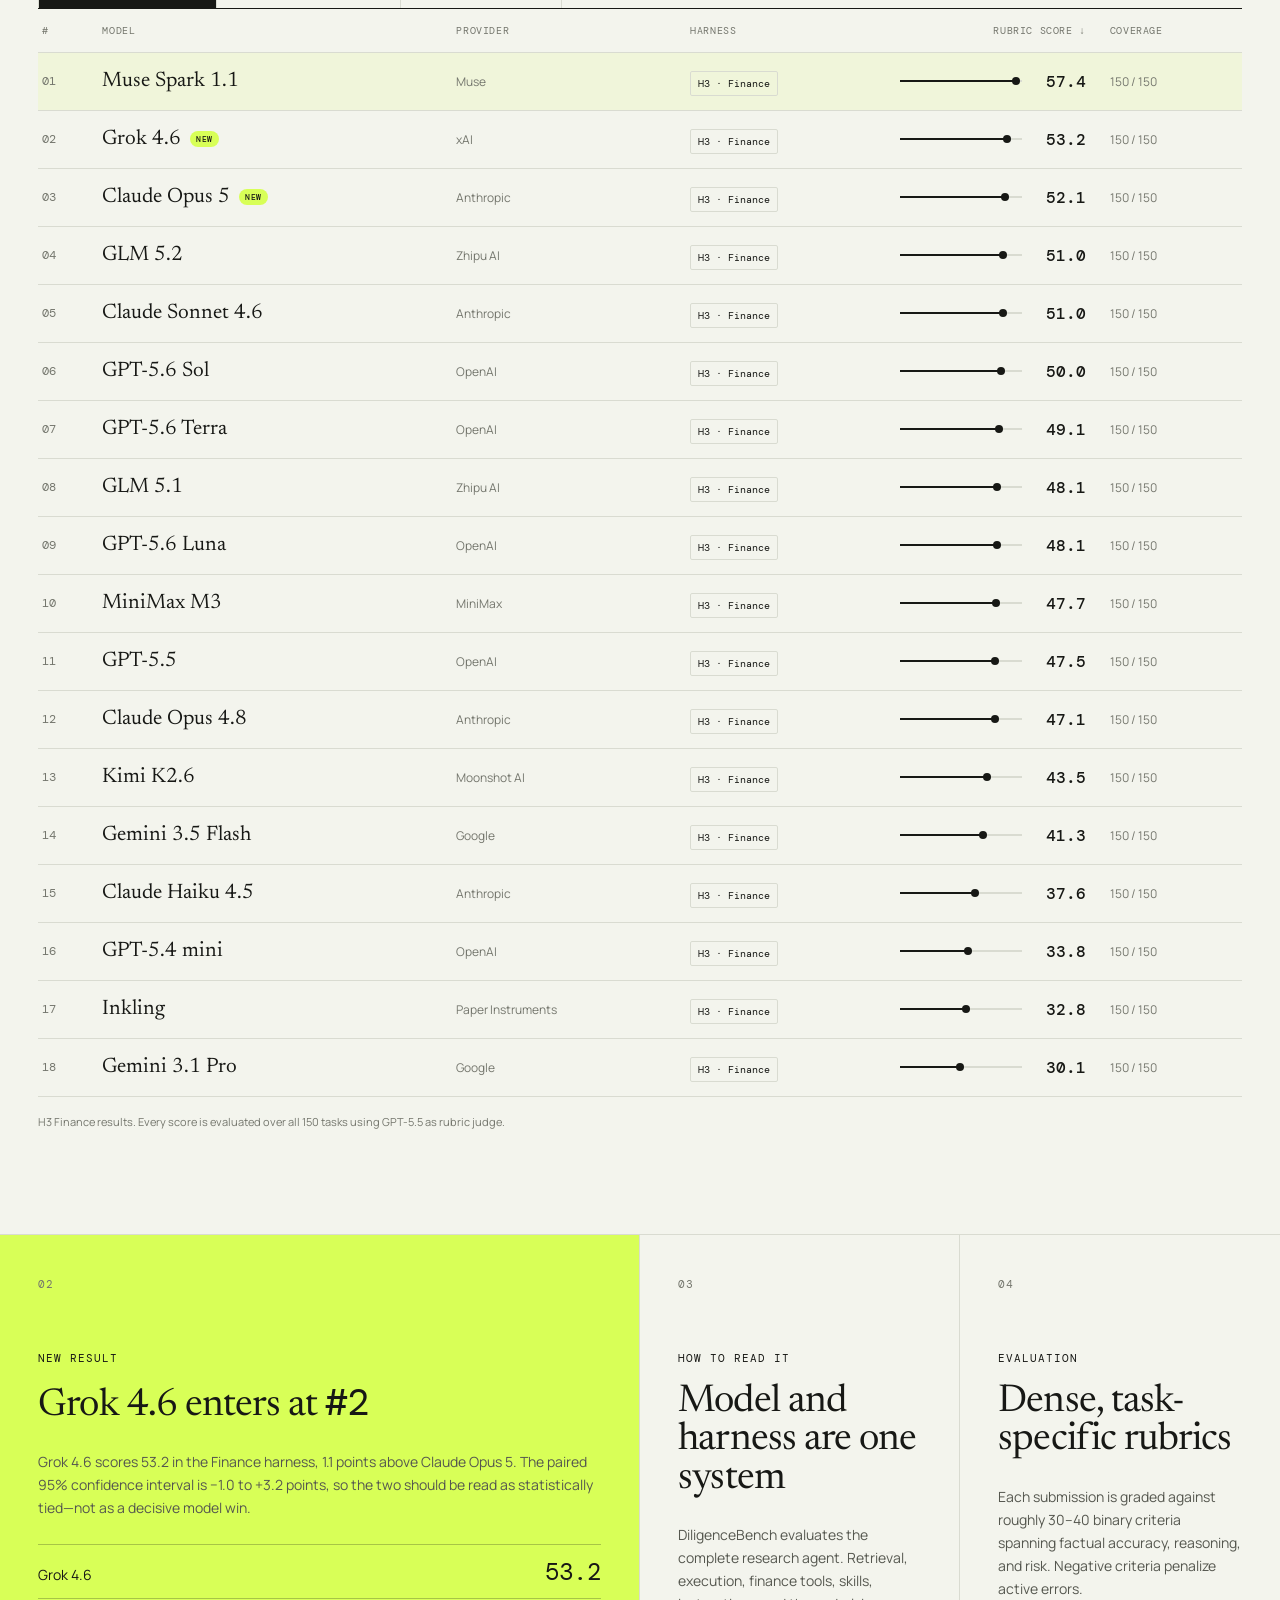
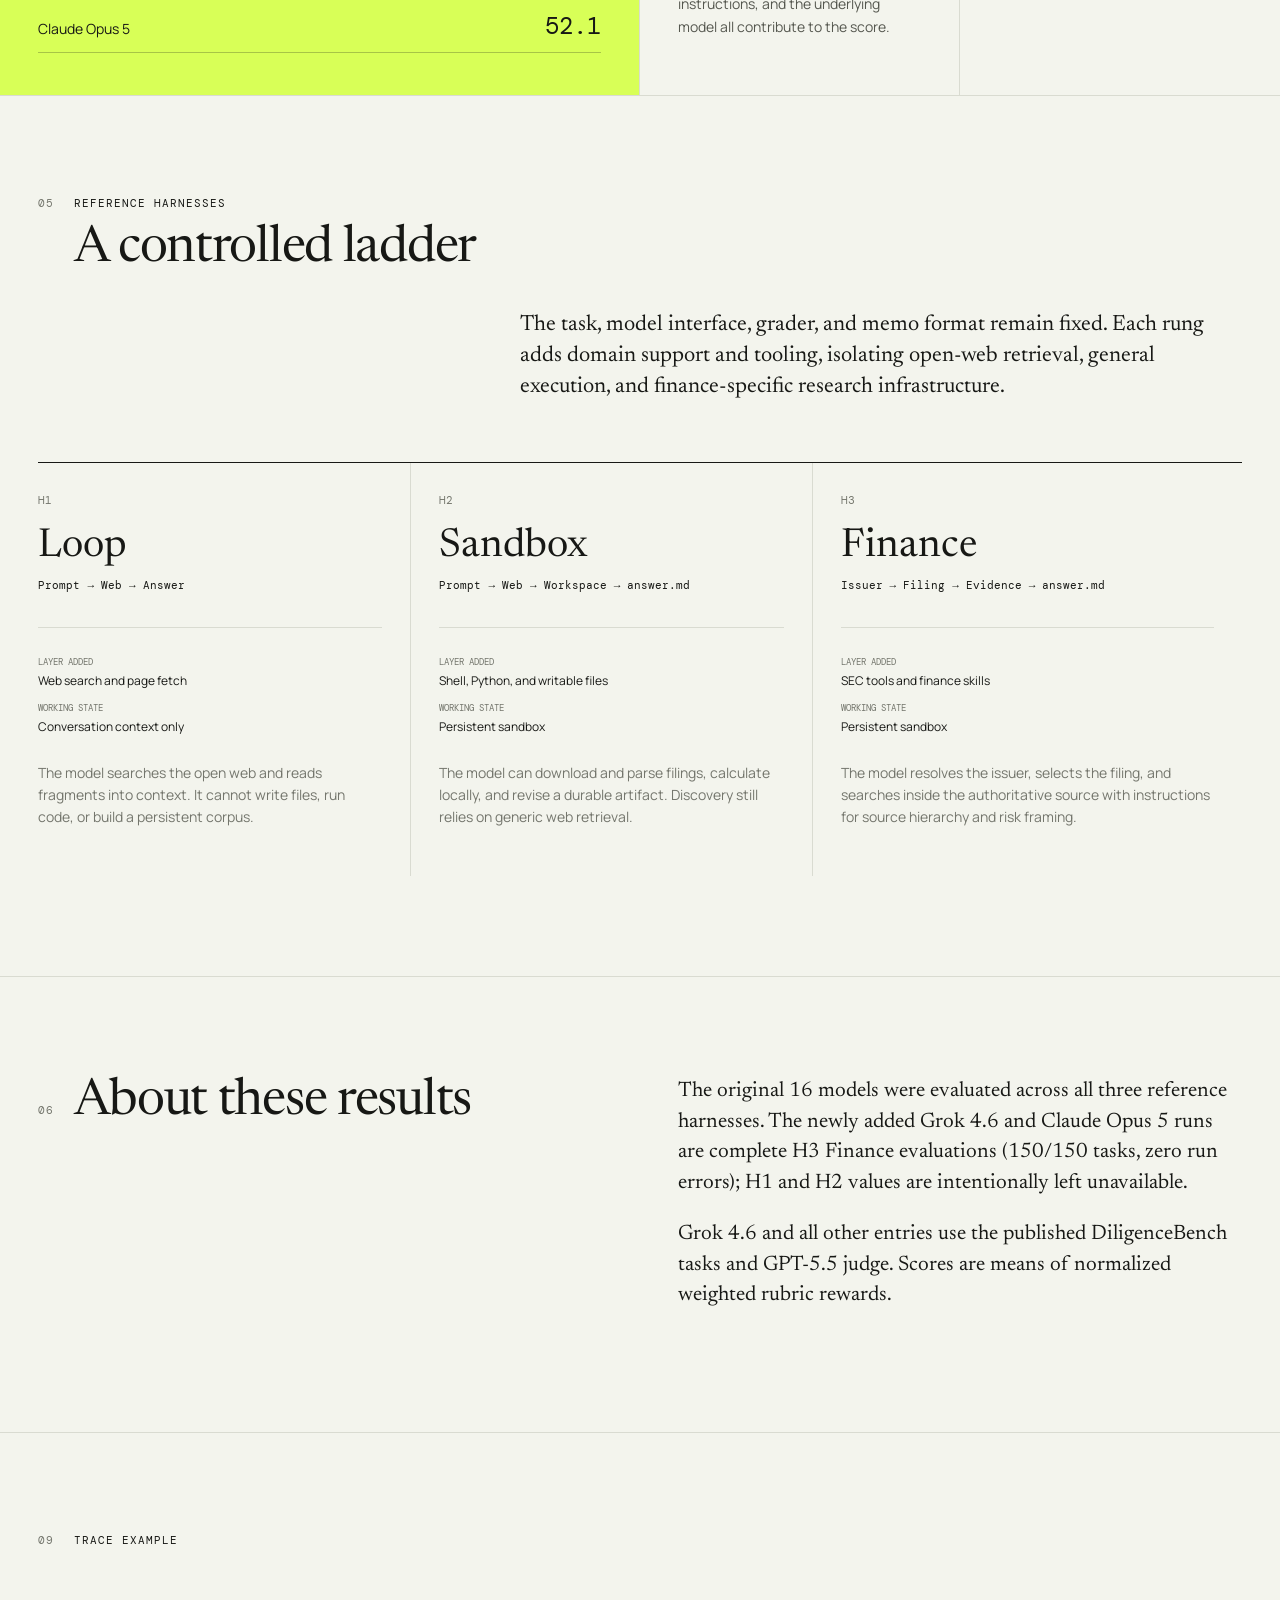
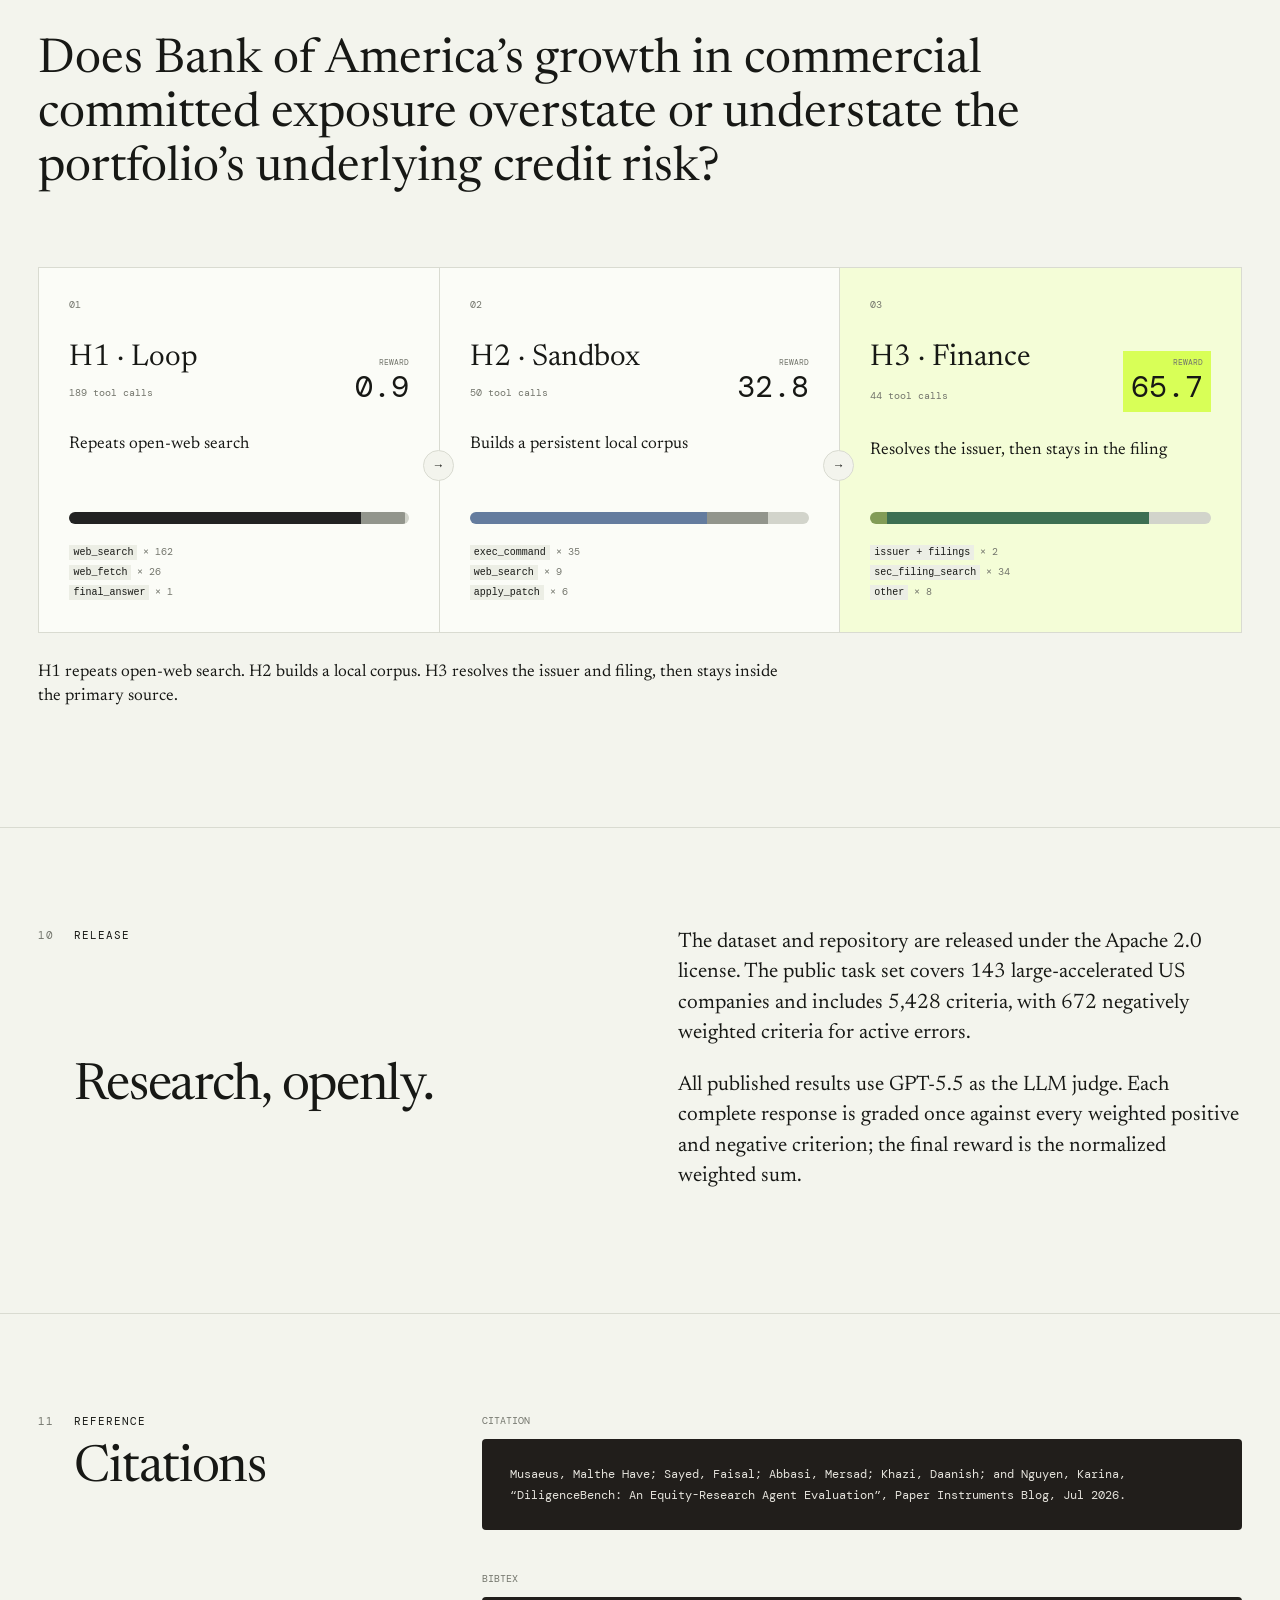
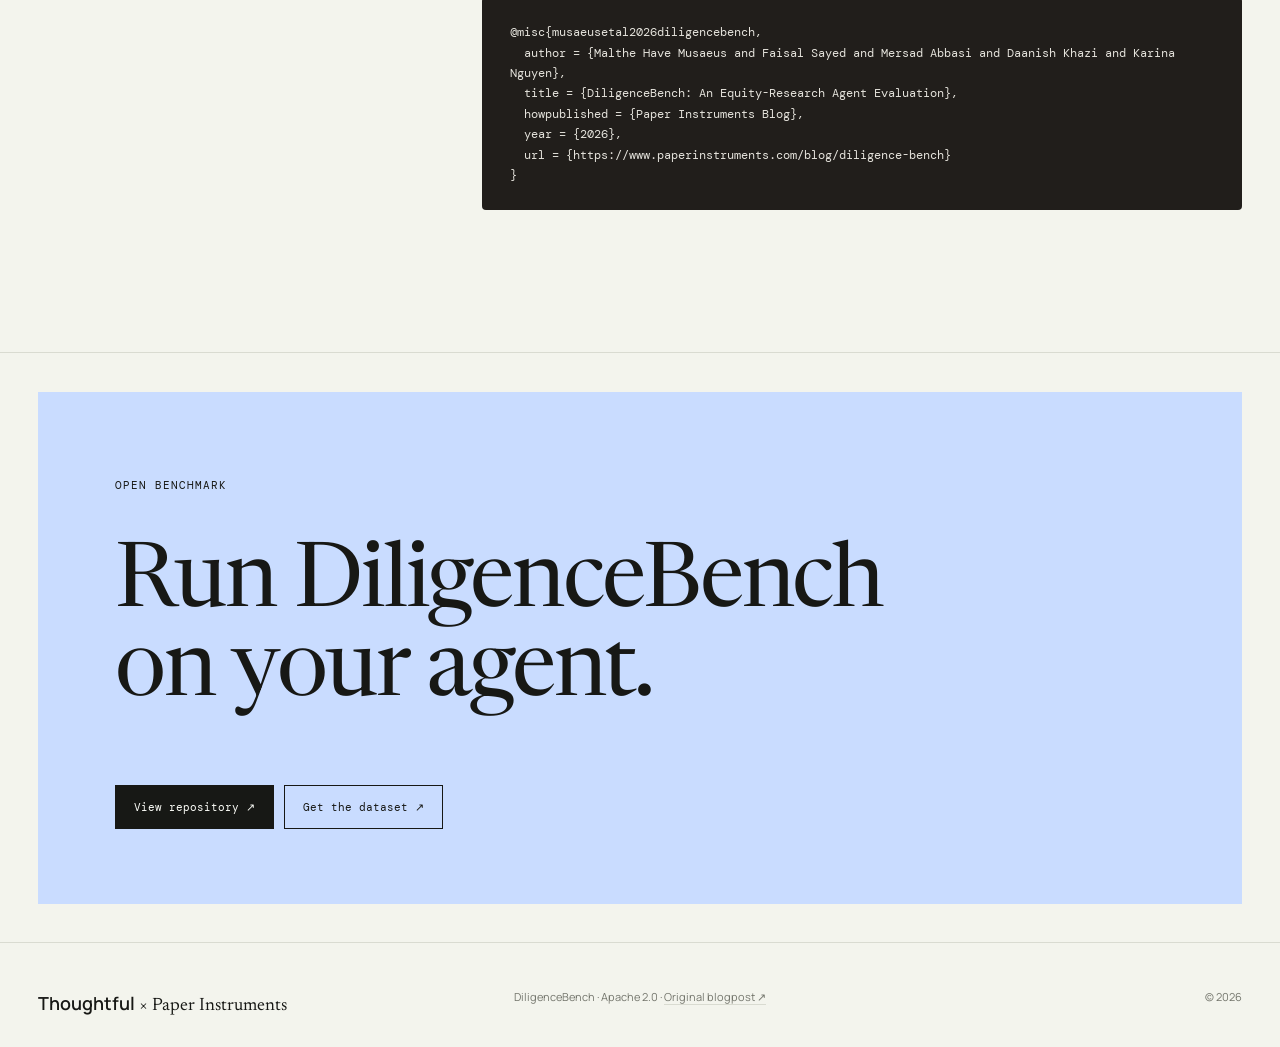
==== commit 0b9dfda4: "Link dataset from site header" ====
--- a/index.html
+++ b/index.html
@@ -3,7 +3,18 @@
   <head>
     <meta charset="UTF-8" />
     <meta name="viewport" content="width=device-width, initial-scale=1.0" />
-    <meta name="description" content="DiligenceBench leaderboard for model-in-harness equity research agents." />
+    <meta name="description" content="DiligenceBench: An Equity-Research Agent Evaluation" />
+    <meta property="og:type" content="website" />
+    <meta property="og:title" content="DiligenceBench" />
+    <meta property="og:description" content="DiligenceBench: An Equity-Research Agent Evaluation" />
+    <meta property="og:url" content="https://diligencebench.com/" />
+    <meta property="og:image" content="https://diligencebench.com/diligencebench-social.jpeg" />
+    <meta property="og:image:width" content="1080" />
+    <meta property="og:image:height" content="1350" />
+    <meta name="twitter:card" content="summary_large_image" />
+    <meta name="twitter:title" content="DiligenceBench" />
+    <meta name="twitter:description" content="DiligenceBench: An Equity-Research Agent Evaluation" />
+    <meta name="twitter:image" content="https://diligencebench.com/diligencebench-social.jpeg" />
     <title>DiligenceBench — Leaderboard</title>
     <link rel="preconnect" href="https://fonts.googleapis.com" />
     <link rel="preconnect" href="https://fonts.gstatic.com" crossorigin />
@@ -20,7 +31,7 @@
         <a href="price-performance.html">Price vs performance</a>
         <a href="reports.html">Reports</a>
       </nav>
-      <a class="github-link" href="https://github.com/paper-instruments/diligence-bench">GitHub <span>↗</span></a>
+      <a class="github-link" href="https://huggingface.co/datasets/paperinstruments/diligence-bench">Dataset <span>↗</span></a>
     </header>
 
     <main>
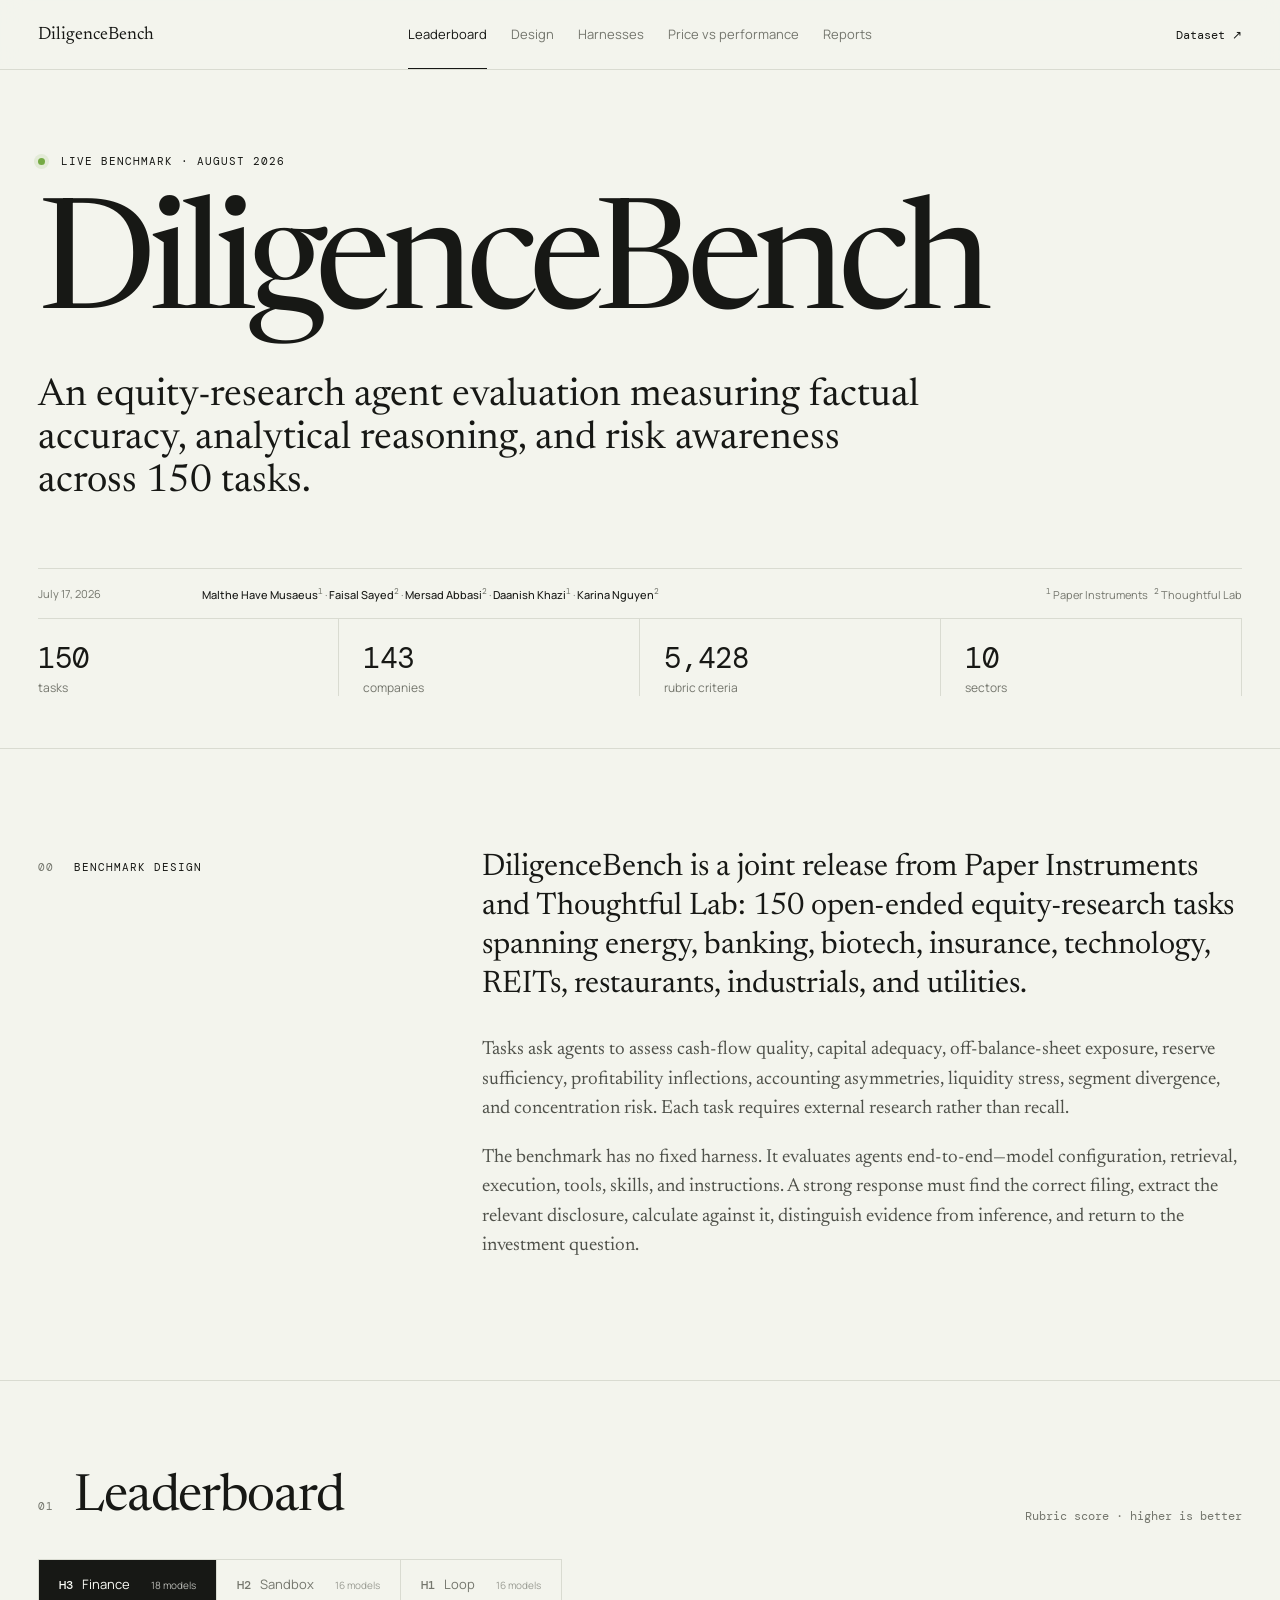
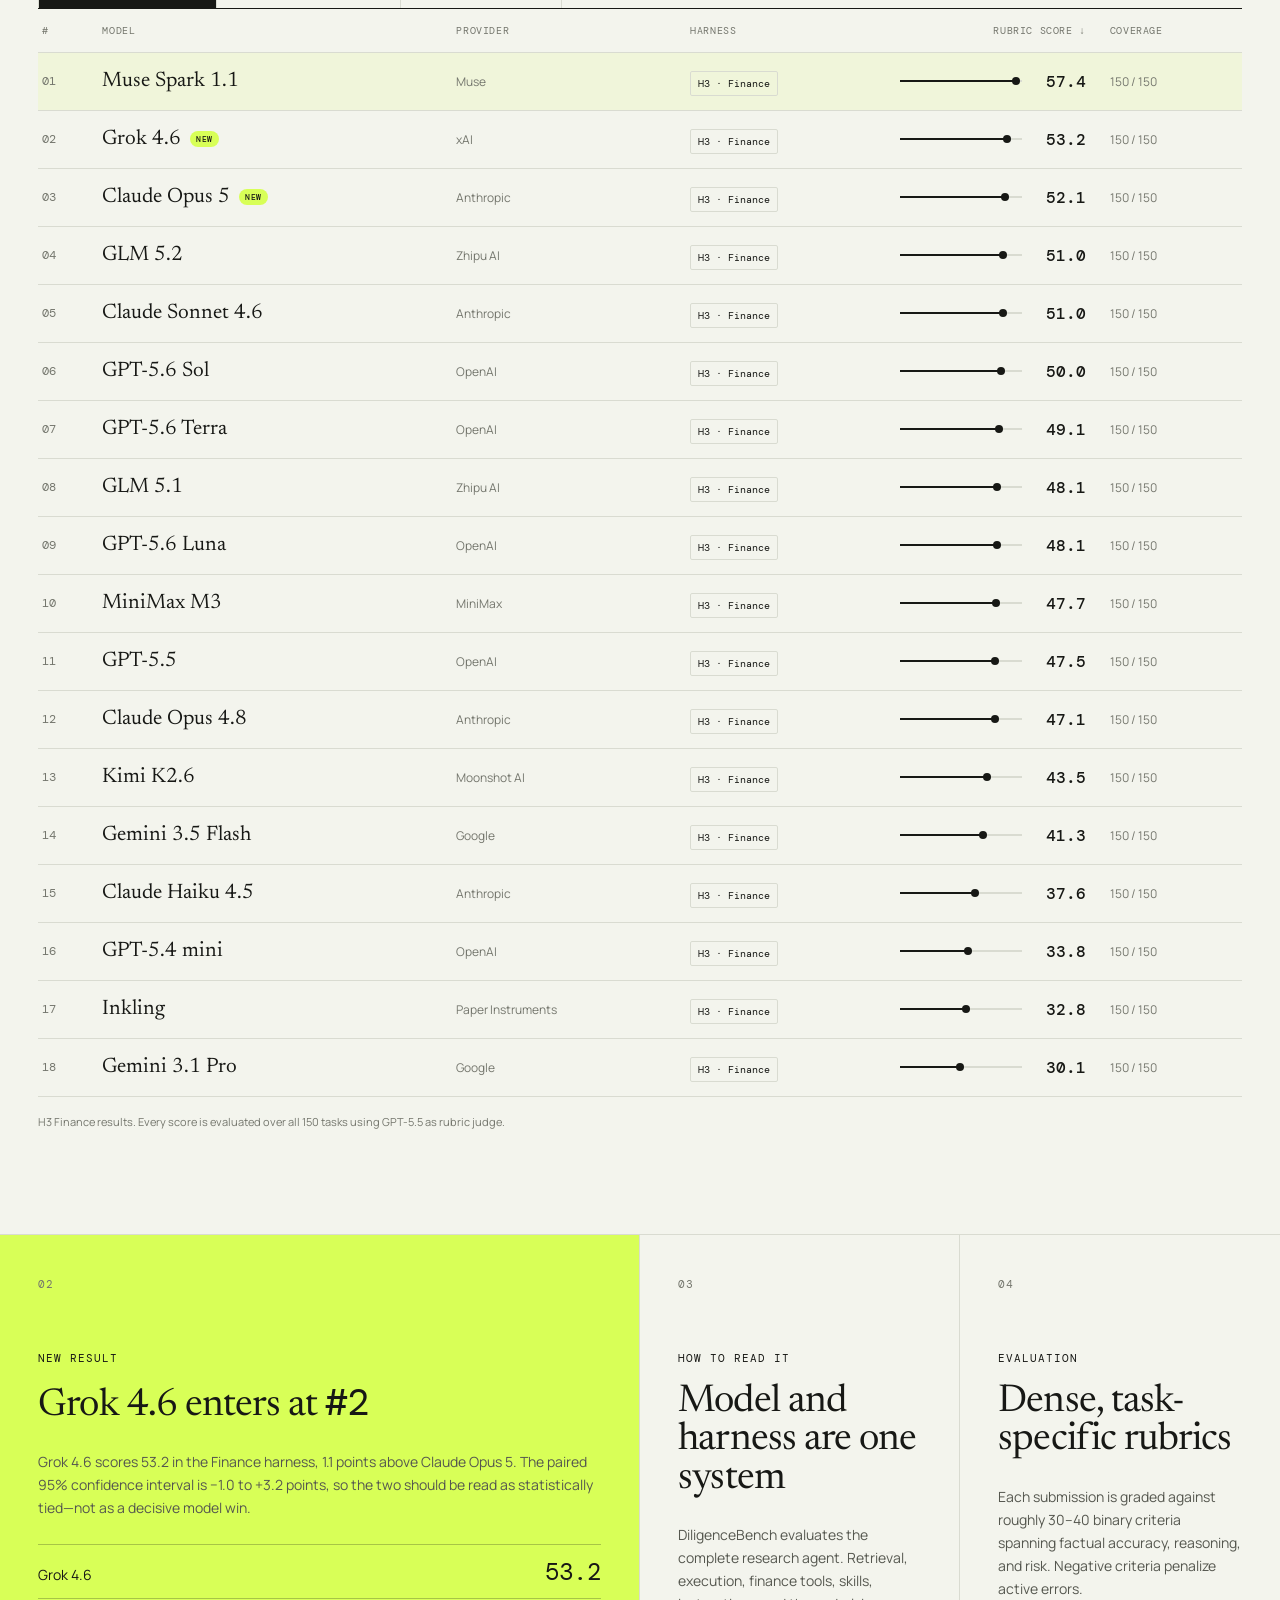
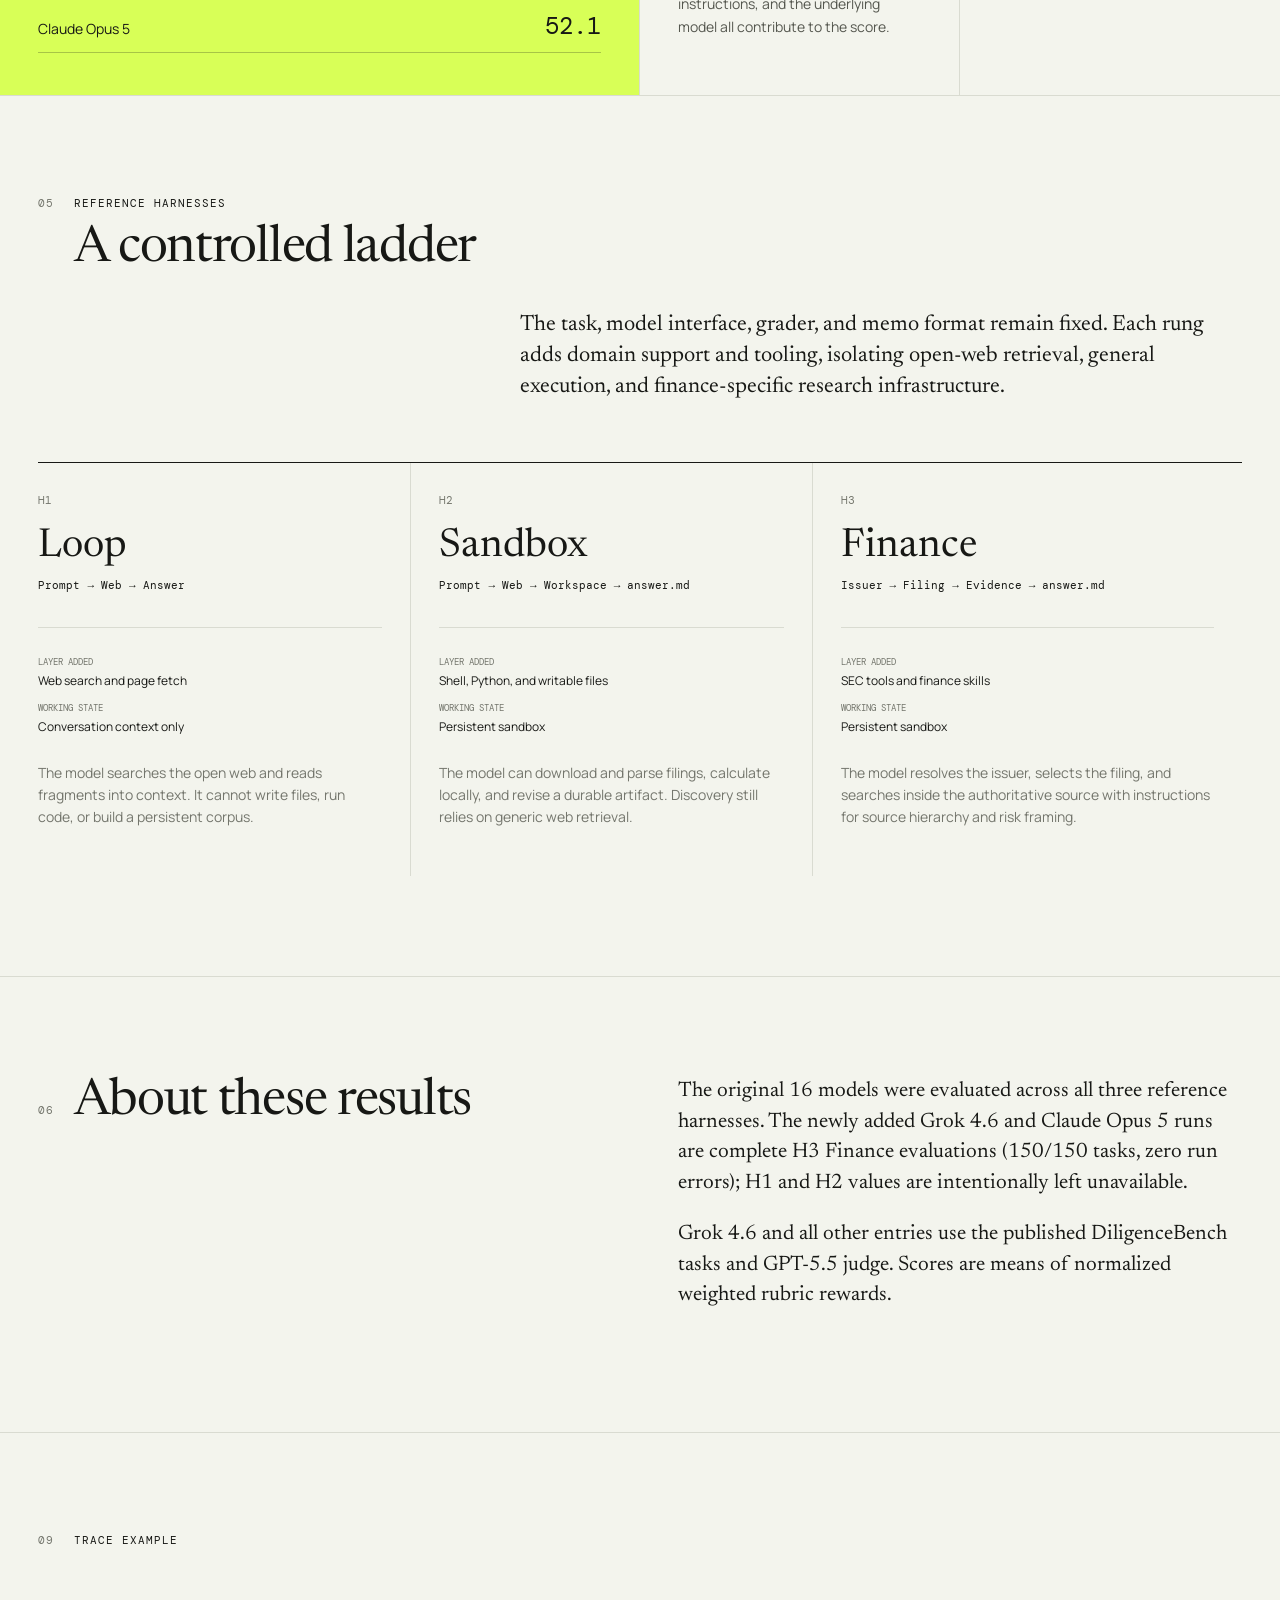
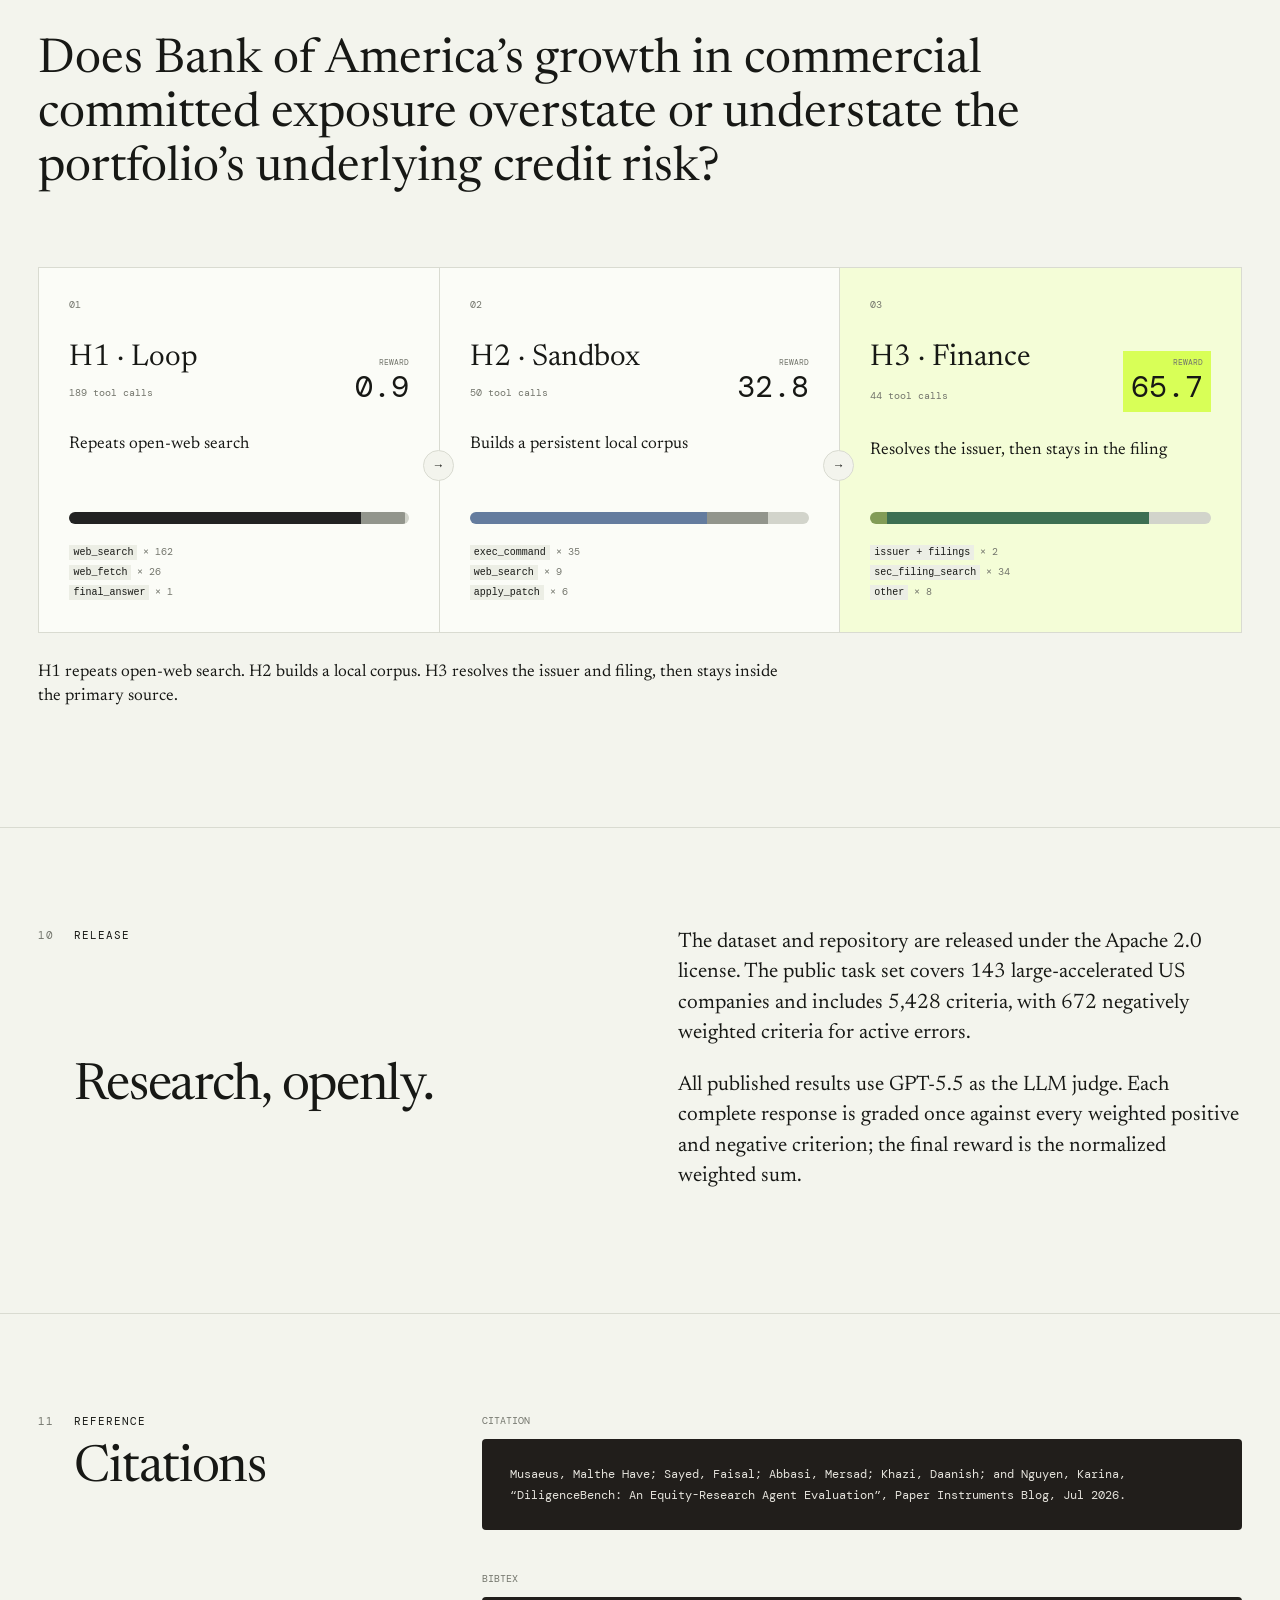
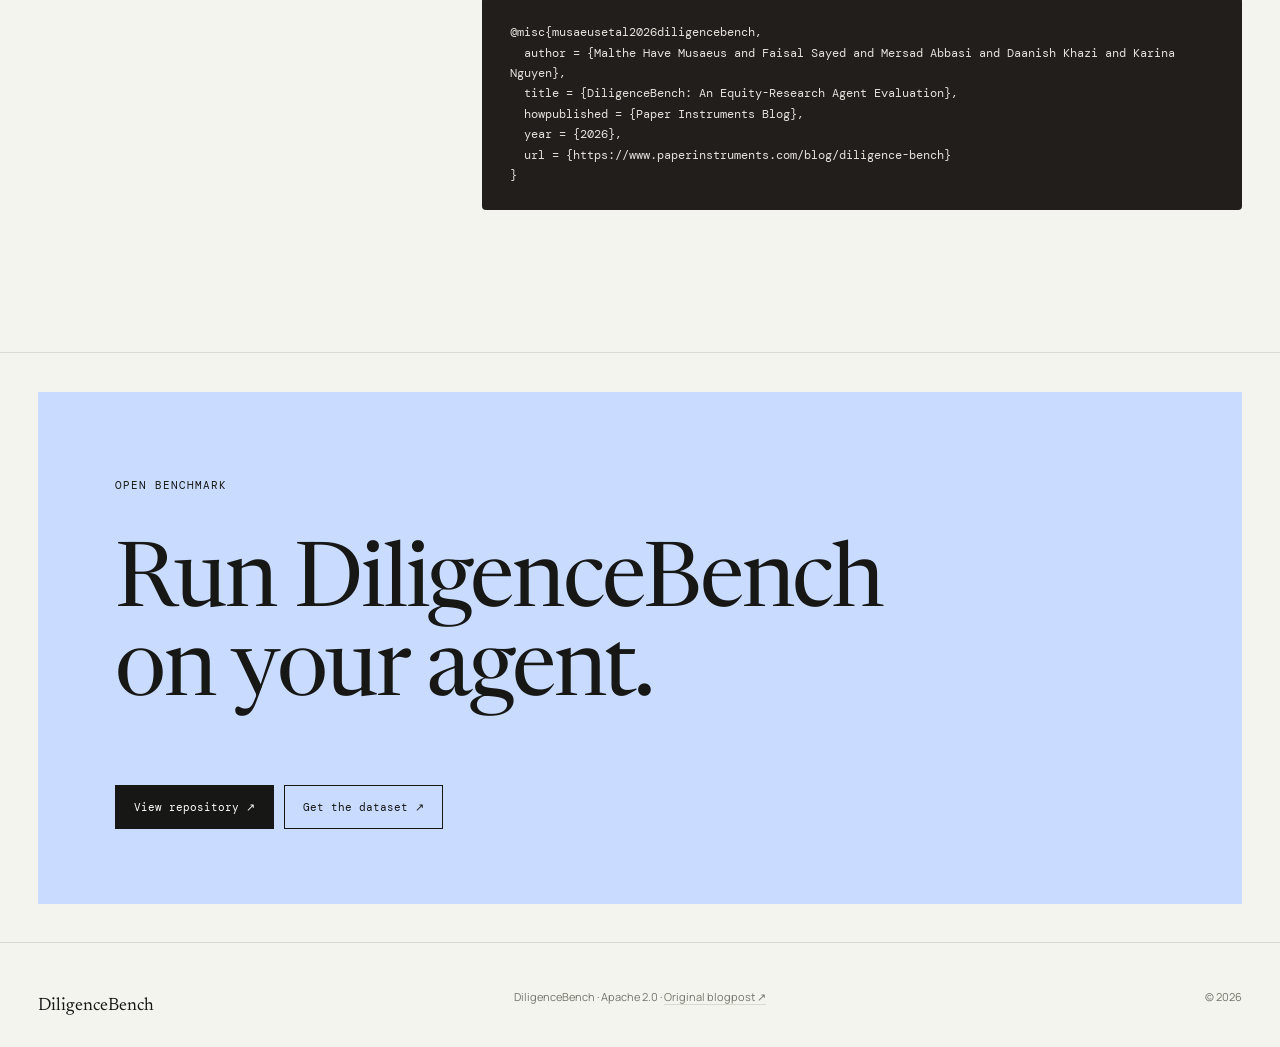
==== commit 2bdeaaae: "Use DiligenceBench site wordmark" ====
--- a/index.html
+++ b/index.html
@@ -23,7 +23,7 @@
   </head>
   <body class="home-page">
     <header class="site-header">
-      <a class="brand" href="#"><span>Thoughtful</span> × <span>Paper Instruments</span></a>
+      <a class="brand" href="#">DiligenceBench</a>
       <nav aria-label="Primary navigation">
         <a class="active" href="#leaderboard">Leaderboard</a>
         <a href="#design">Design</a>
@@ -192,7 +192,7 @@
       </section>
     </main>
 
-    <footer><a class="brand" href="#"><span>Thoughtful</span> × <span>Paper Instruments</span></a><p>DiligenceBench · Apache 2.0 · <a class="quiet-link" href="https://www.paperinstruments.com/blog/diligence-bench">Original blogpost ↗</a></p><p>© 2026</p></footer>
+    <footer><a class="brand" href="#">DiligenceBench</a><p>DiligenceBench · Apache 2.0 · <a class="quiet-link" href="https://www.paperinstruments.com/blog/diligence-bench">Original blogpost ↗</a></p><p>© 2026</p></footer>
     <script src="app.js"></script>
   </body>
 </html>
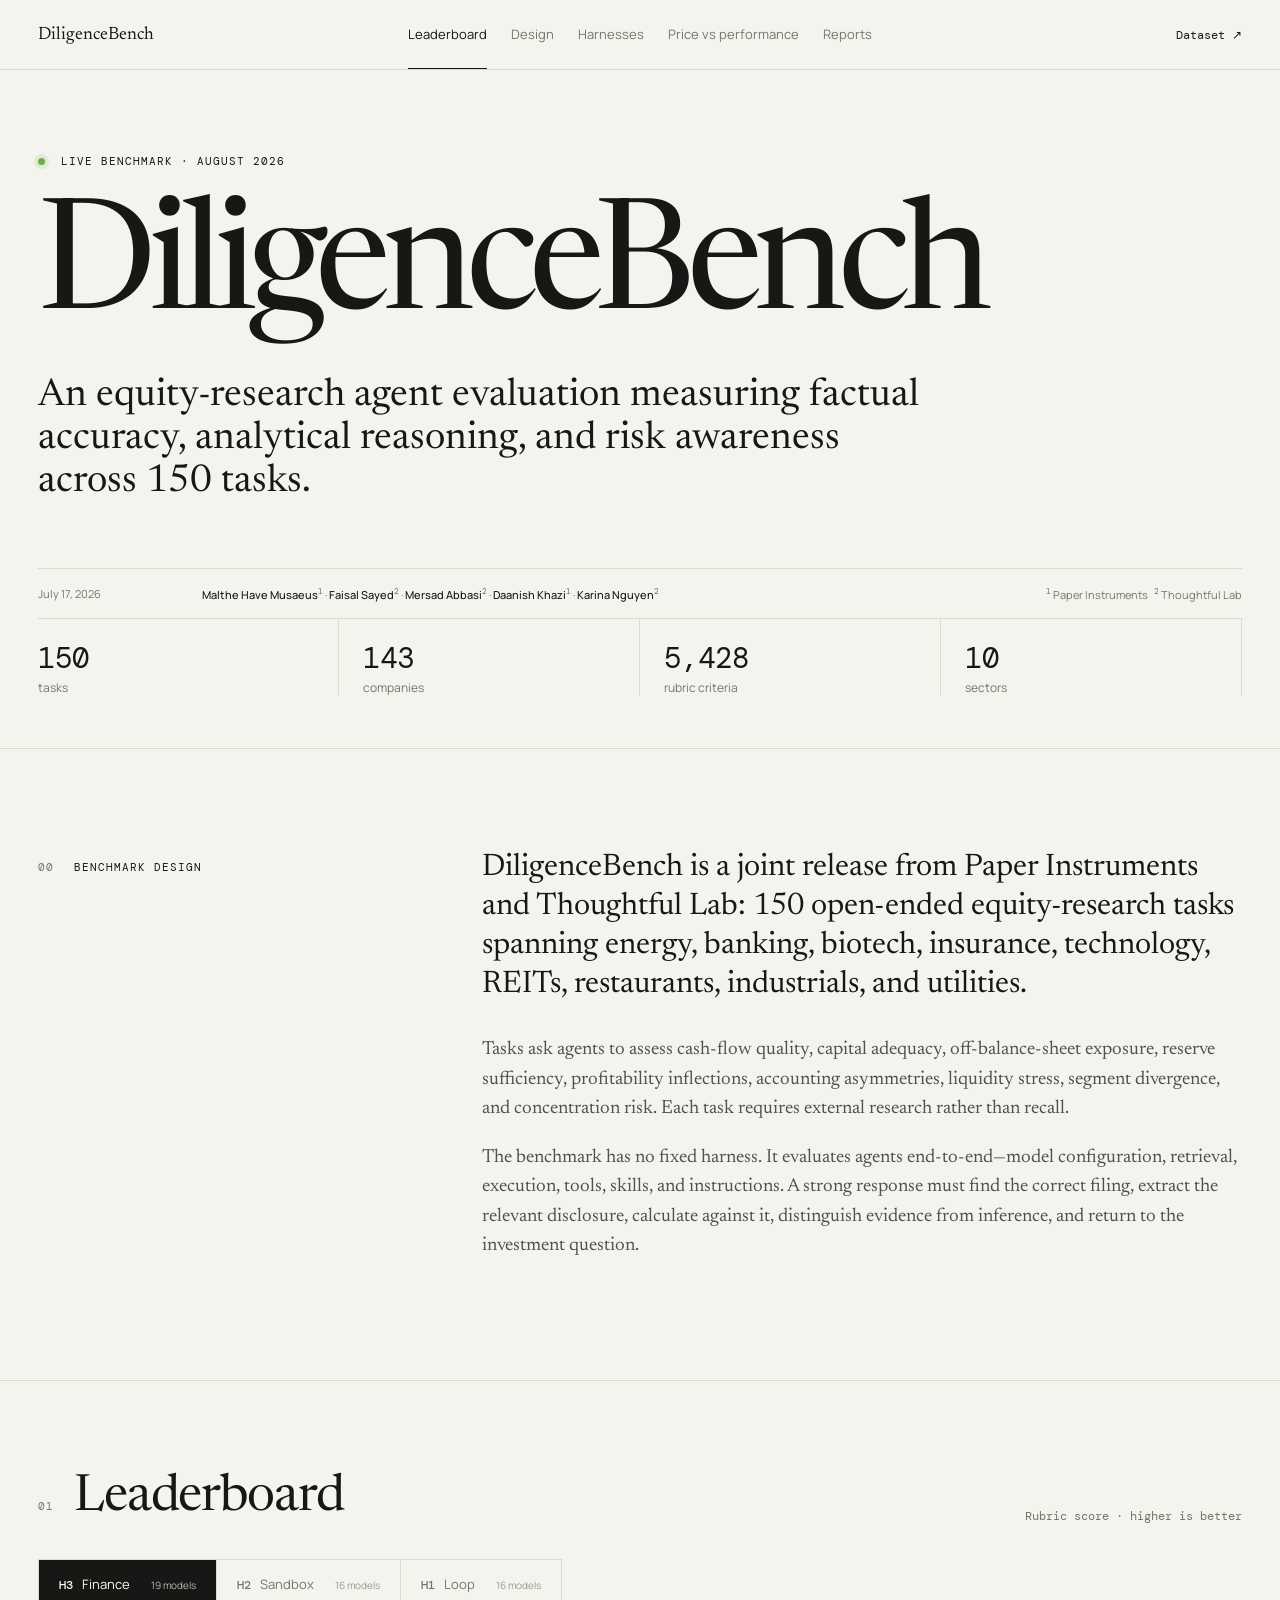
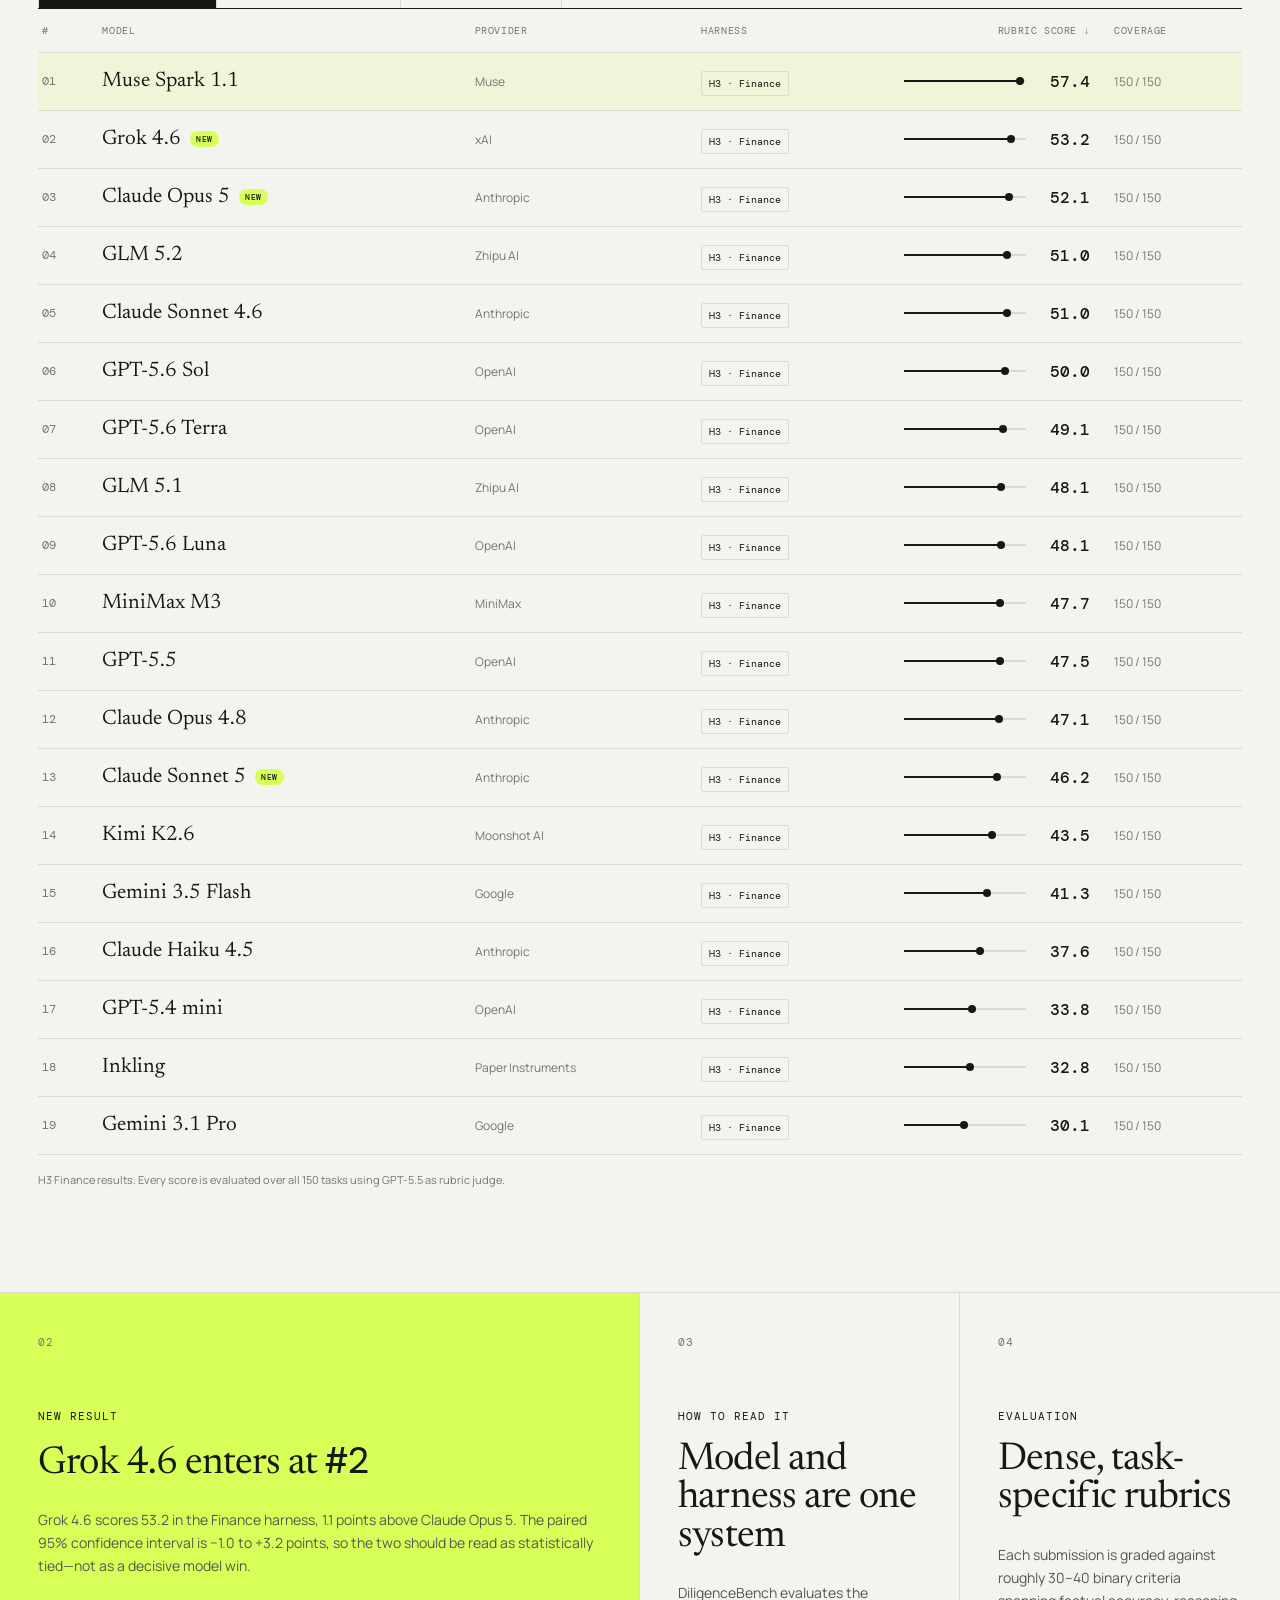
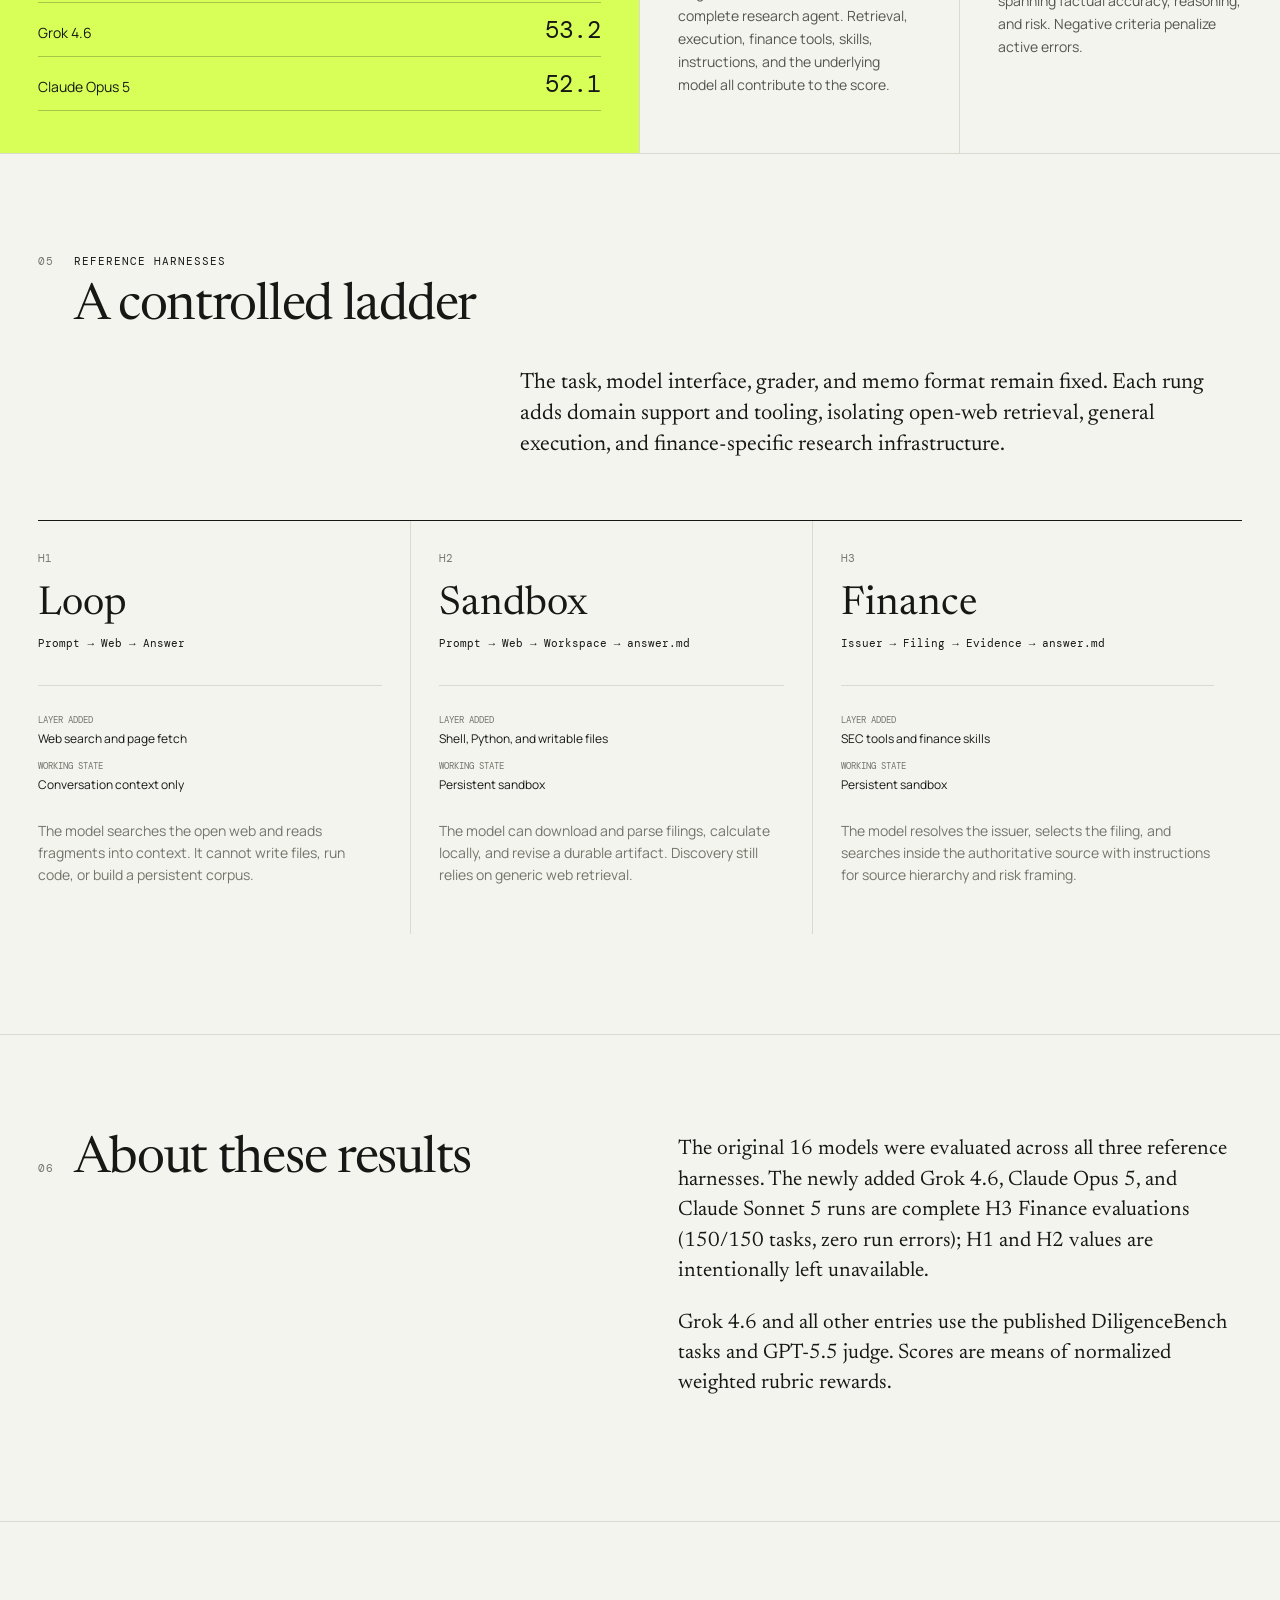
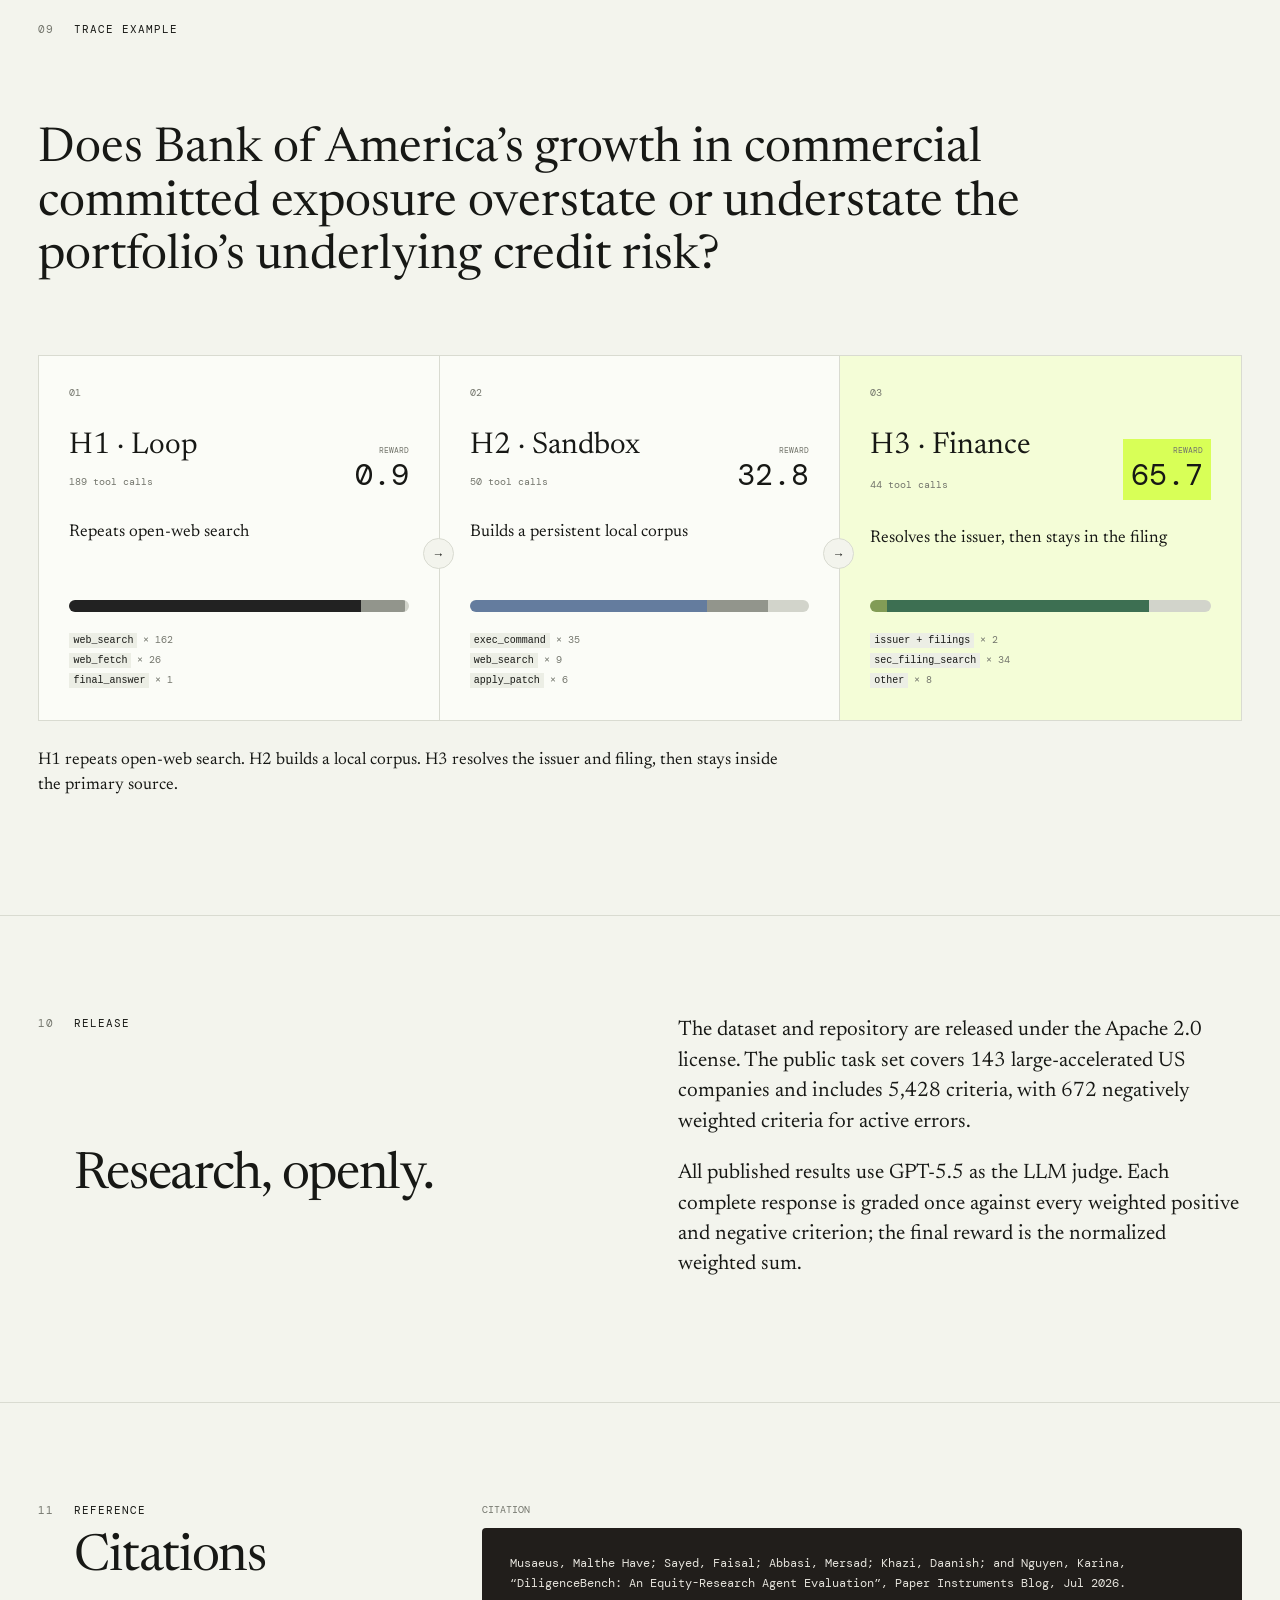
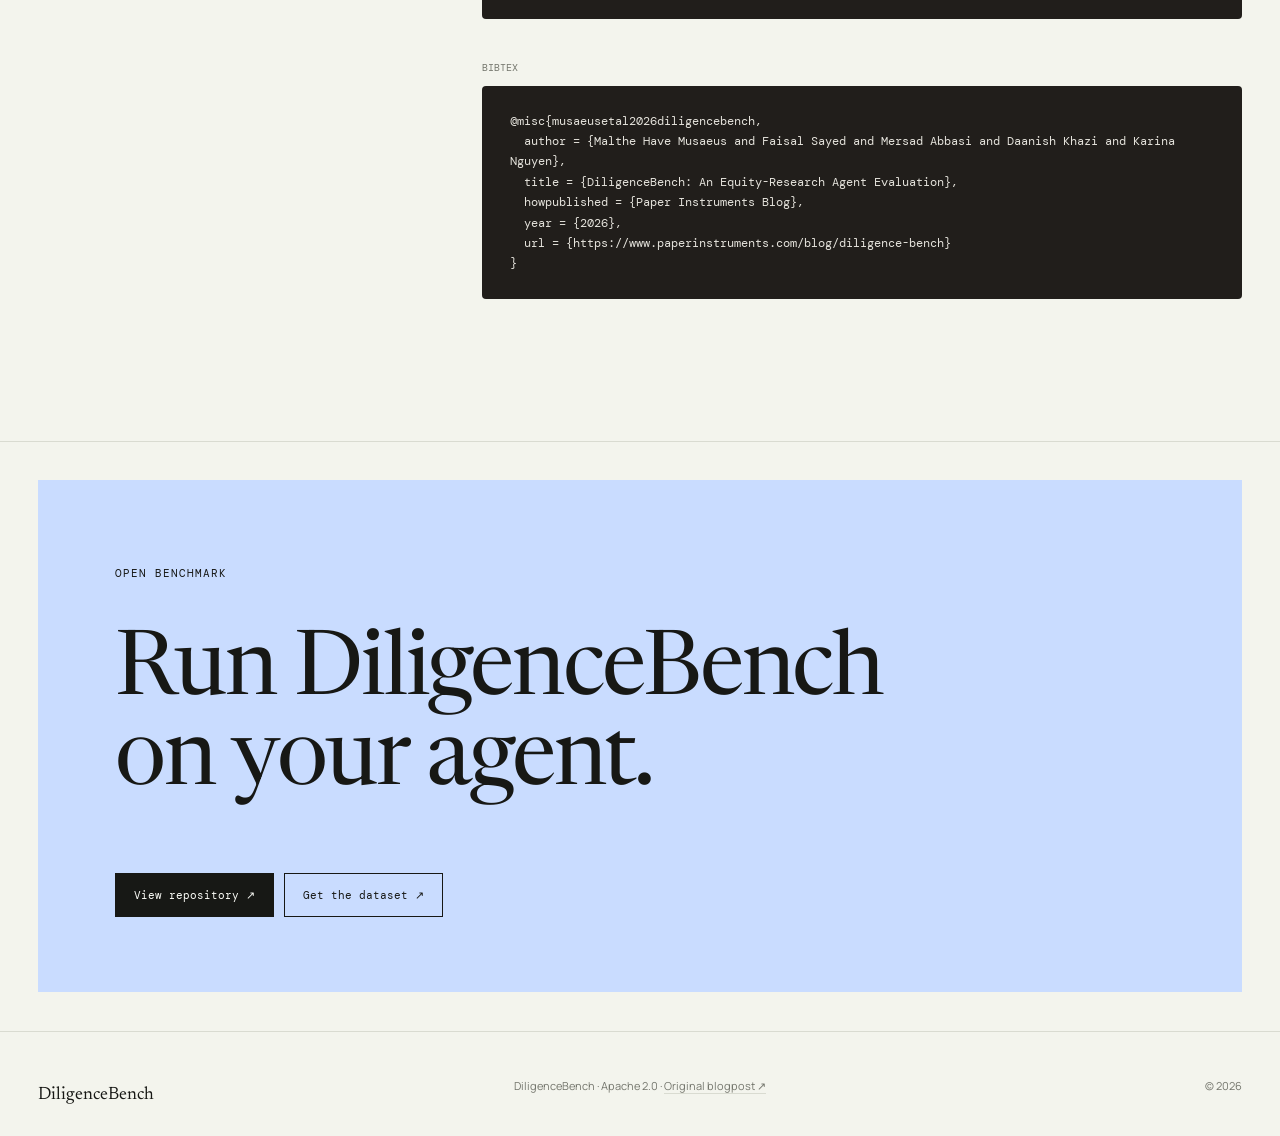
==== commit d4825d81: "Add Claude Sonnet 5 leaderboard result" ====
--- a/index.html
+++ b/index.html
@@ -71,7 +71,7 @@
         </div>
 
         <div class="harness-tabs" role="tablist" aria-label="Harness">
-          <button class="tab active" data-harness="h3" role="tab" aria-selected="true"><b>H3</b> Finance <span>18 models</span></button>
+          <button class="tab active" data-harness="h3" role="tab" aria-selected="true"><b>H3</b> Finance <span>19 models</span></button>
           <button class="tab" data-harness="h2" role="tab" aria-selected="false"><b>H2</b> Sandbox <span>16 models</span></button>
           <button class="tab" data-harness="h1" role="tab" aria-selected="false"><b>H1</b> Loop <span>16 models</span></button>
         </div>
@@ -125,13 +125,13 @@
       <section class="method-note">
         <div><span class="section-index">06</span><h2>About these results</h2></div>
         <div class="prose">
-          <p>The original 16 models were evaluated across all three reference harnesses. The newly added Grok 4.6 and Claude Opus 5 runs are complete H3 Finance evaluations (150/150 tasks, zero run errors); H1 and H2 values are intentionally left unavailable.</p>
+          <p>The original 16 models were evaluated across all three reference harnesses. The newly added Grok 4.6, Claude Opus 5, and Claude Sonnet 5 runs are complete H3 Finance evaluations (150/150 tasks, zero run errors); H1 and H2 values are intentionally left unavailable.</p>
           <p>Grok 4.6 and all other entries use the published DiligenceBench tasks and GPT-5.5 judge. Scores are means of normalized weighted rubric rewards.</p>
         </div>
       </section>
 
       <section class="report-section" id="reports">
-        <header class="report-head"><div><span class="section-index">07</span><p class="kicker">Research note · 4 min read</p></div><h2>Why Grok edged ahead</h2><p class="report-standfirst">The score difference is small. The behavioral difference is not.</p></header>
+        <header class="report-head"><div><span class="section-index">07</span><p class="kicker">Research note · 4 min read</p></div><h2>Why Grok 4.6 edged ahead</h2><p class="report-standfirst">The score difference is small. The behavioral difference is not.</p></header>
         <div class="report-body">
           <aside><p>Grok 4.6 vs Claude Opus 5</p><strong>+1.1</strong><span>rubric points</span><small>95% CI: −1.0 to +3.2</small></aside>
           <article>
